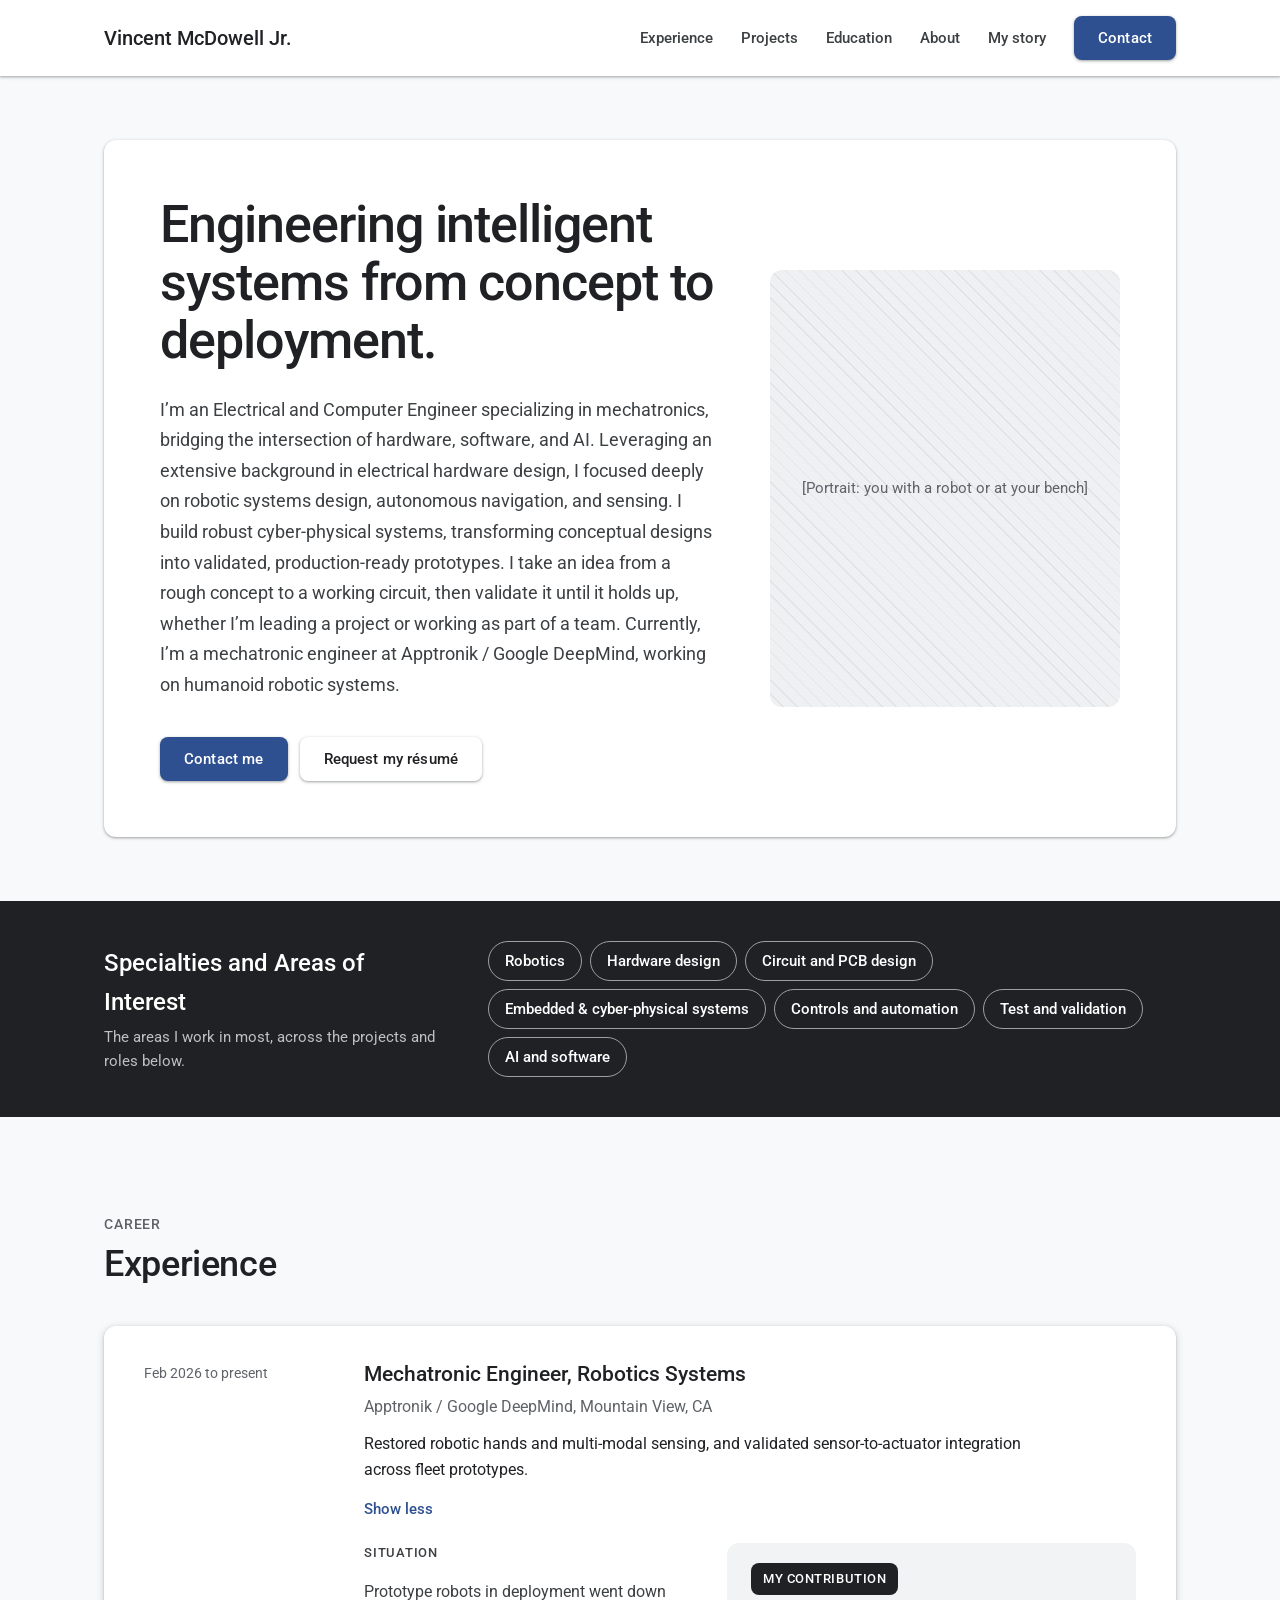
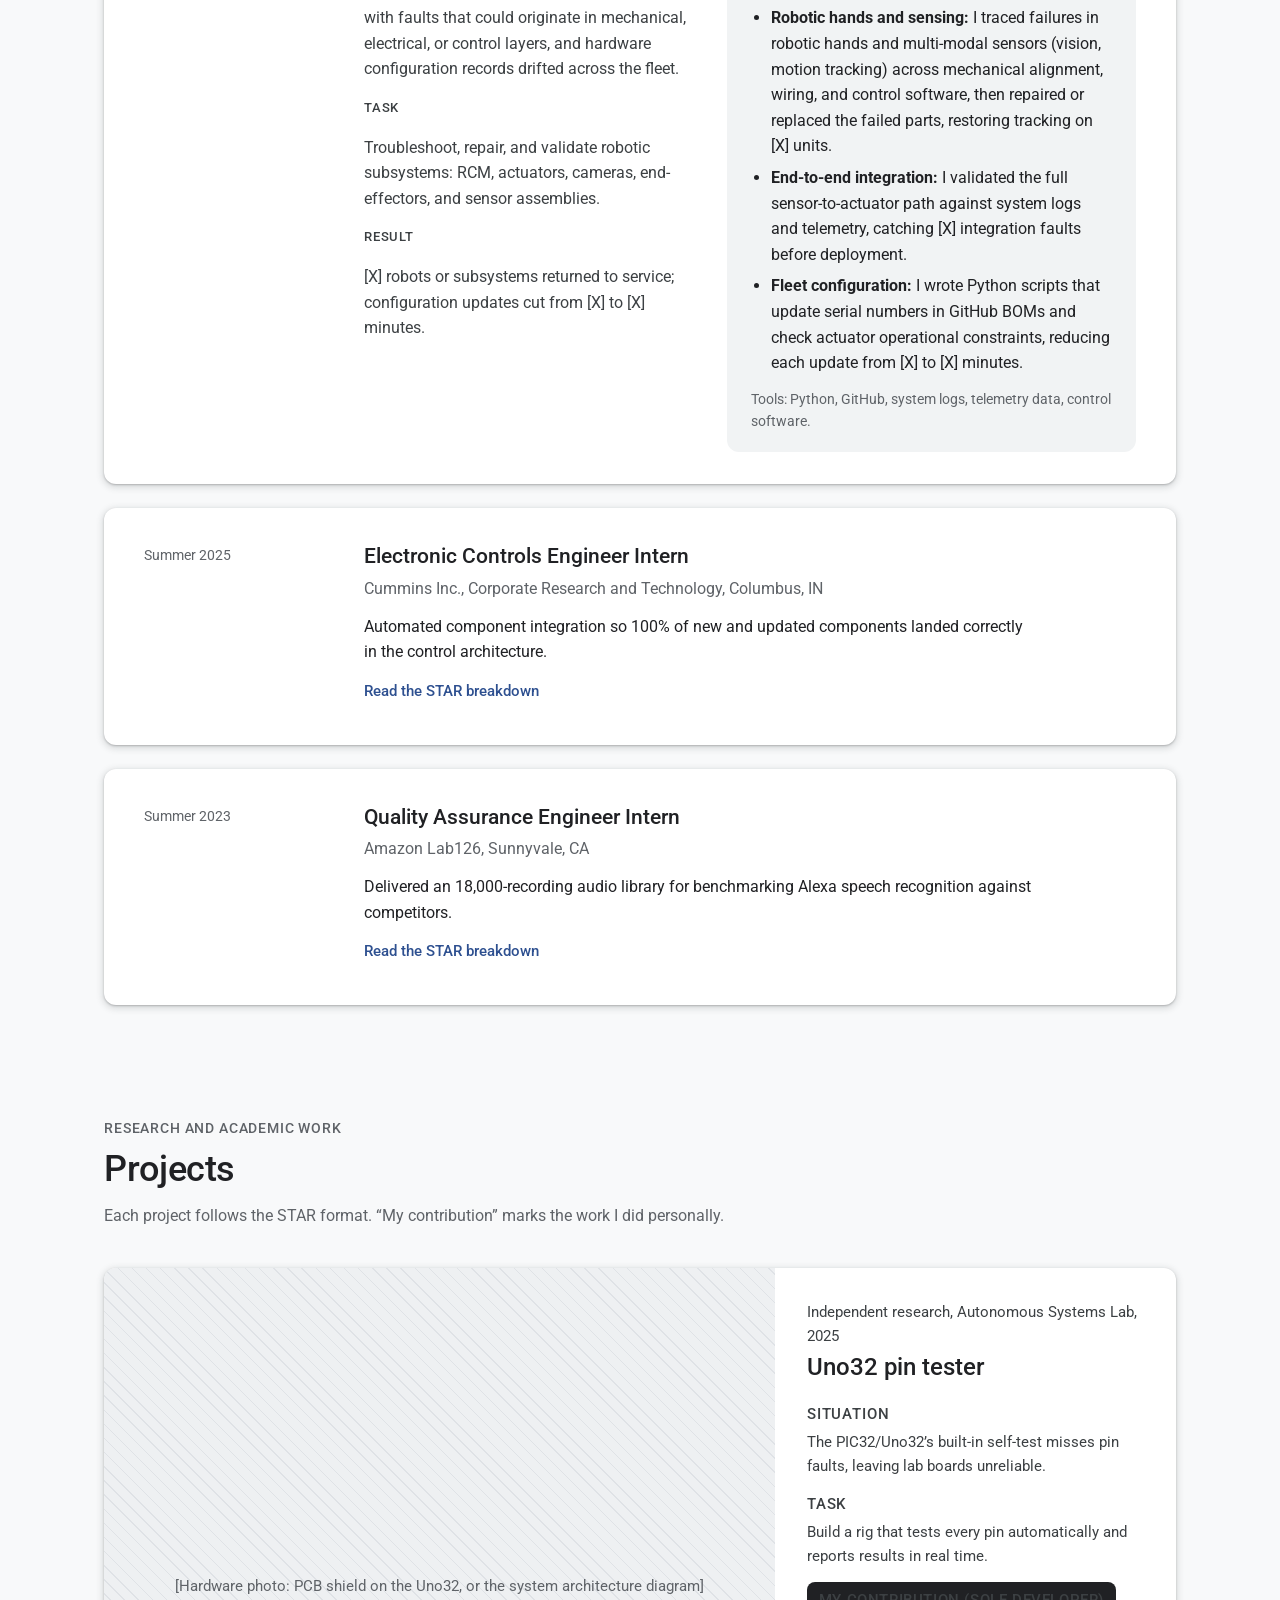
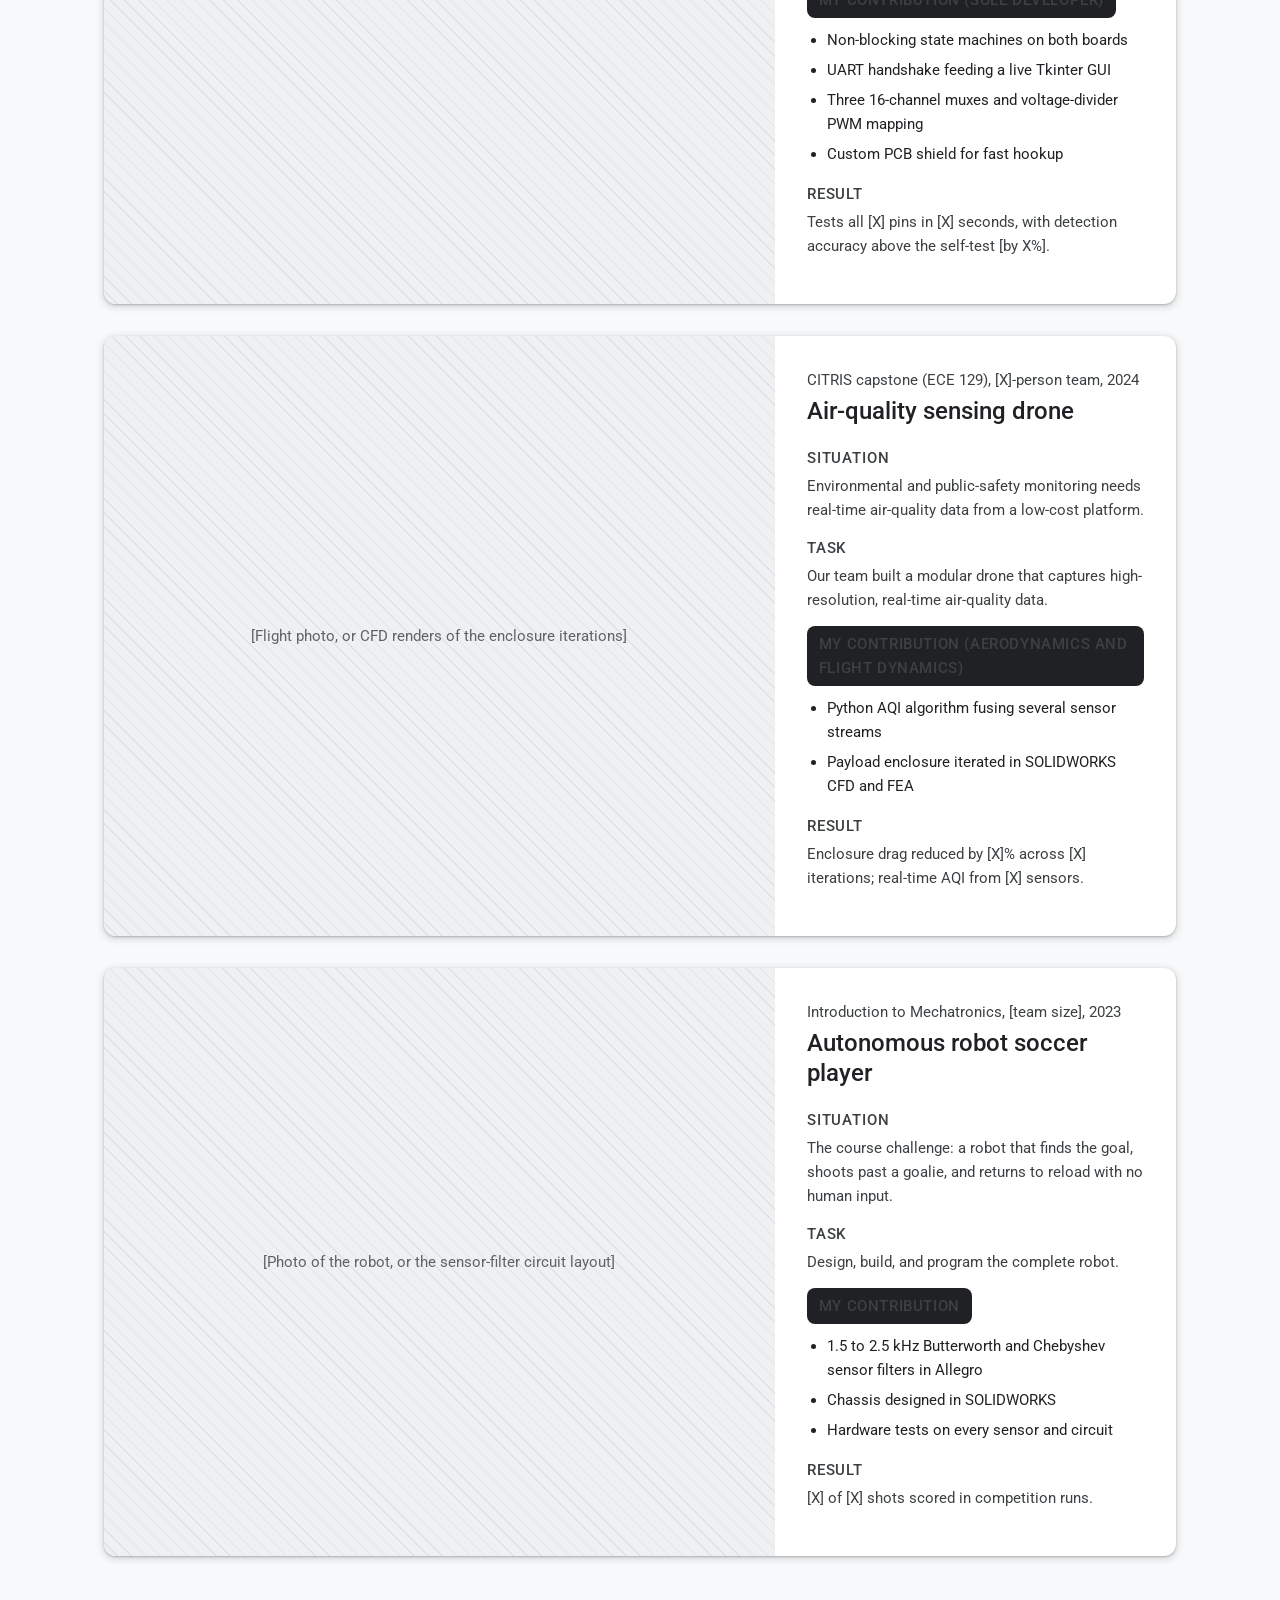
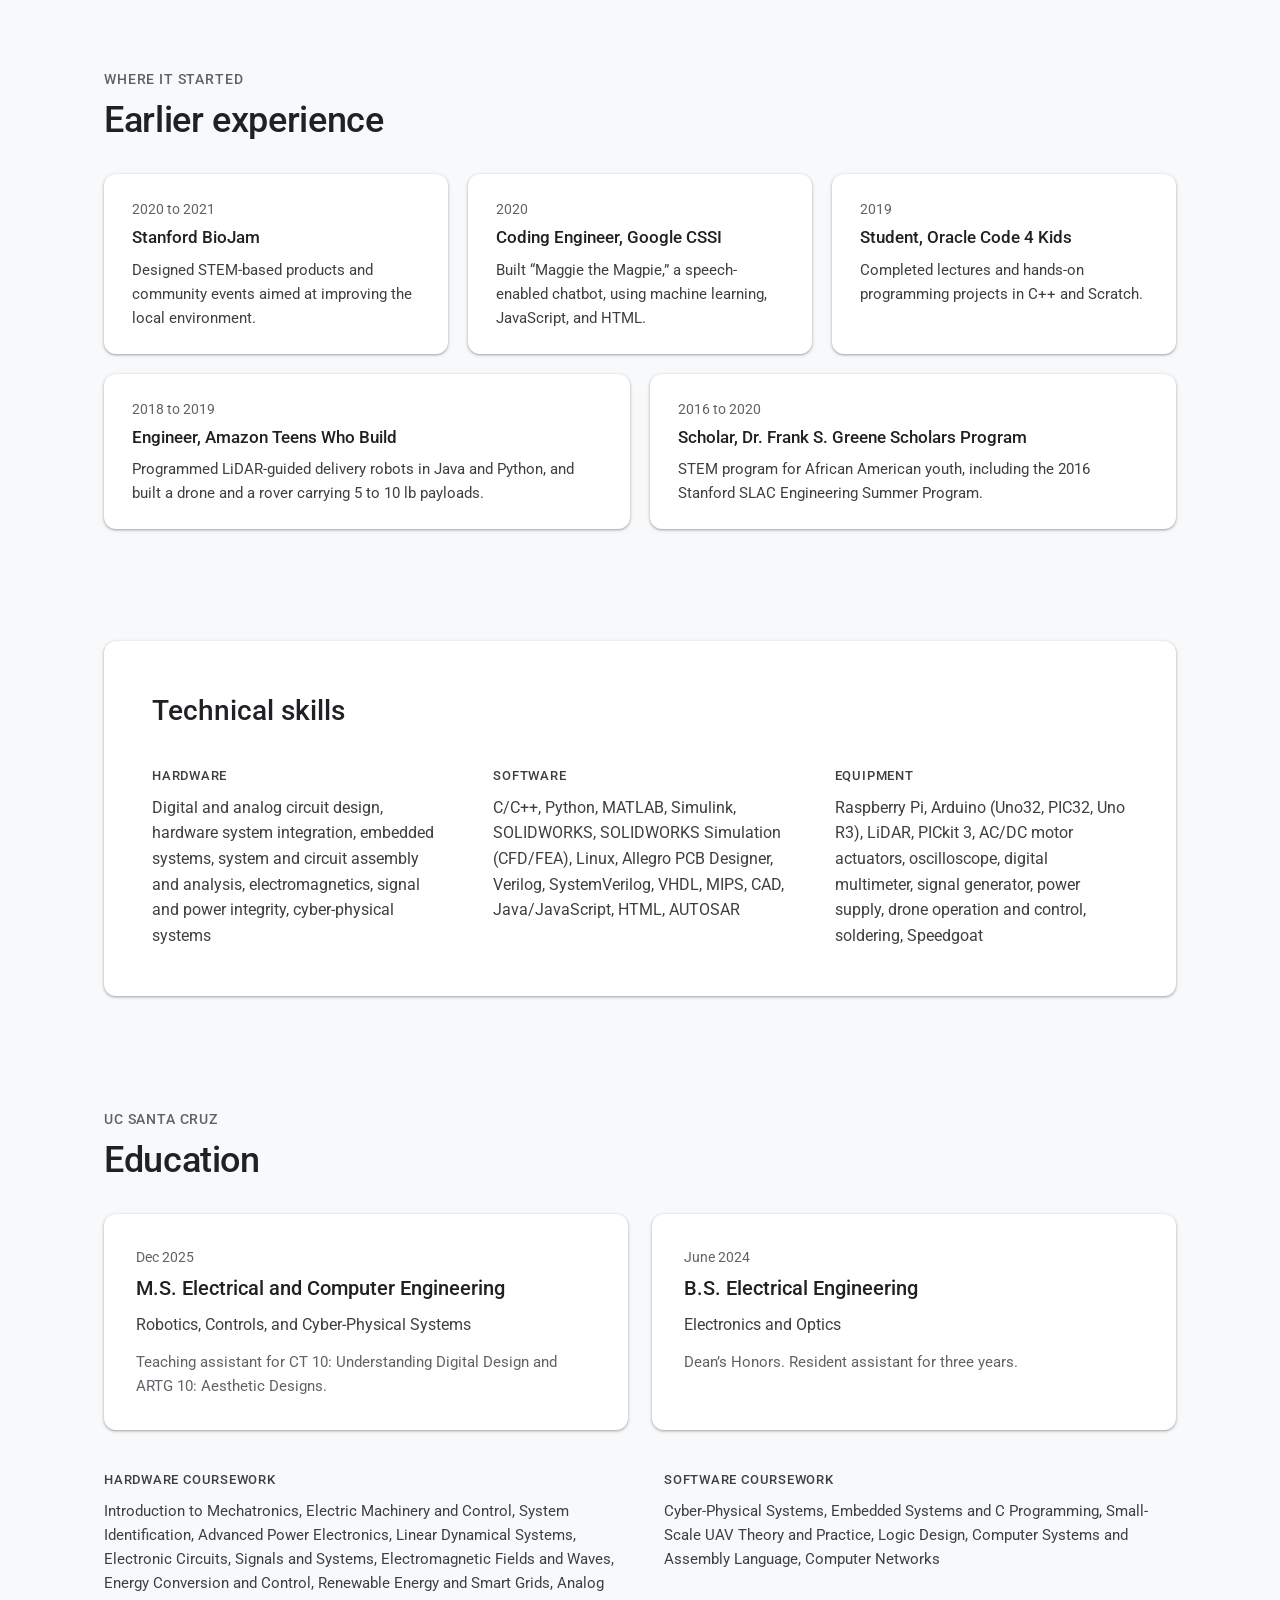
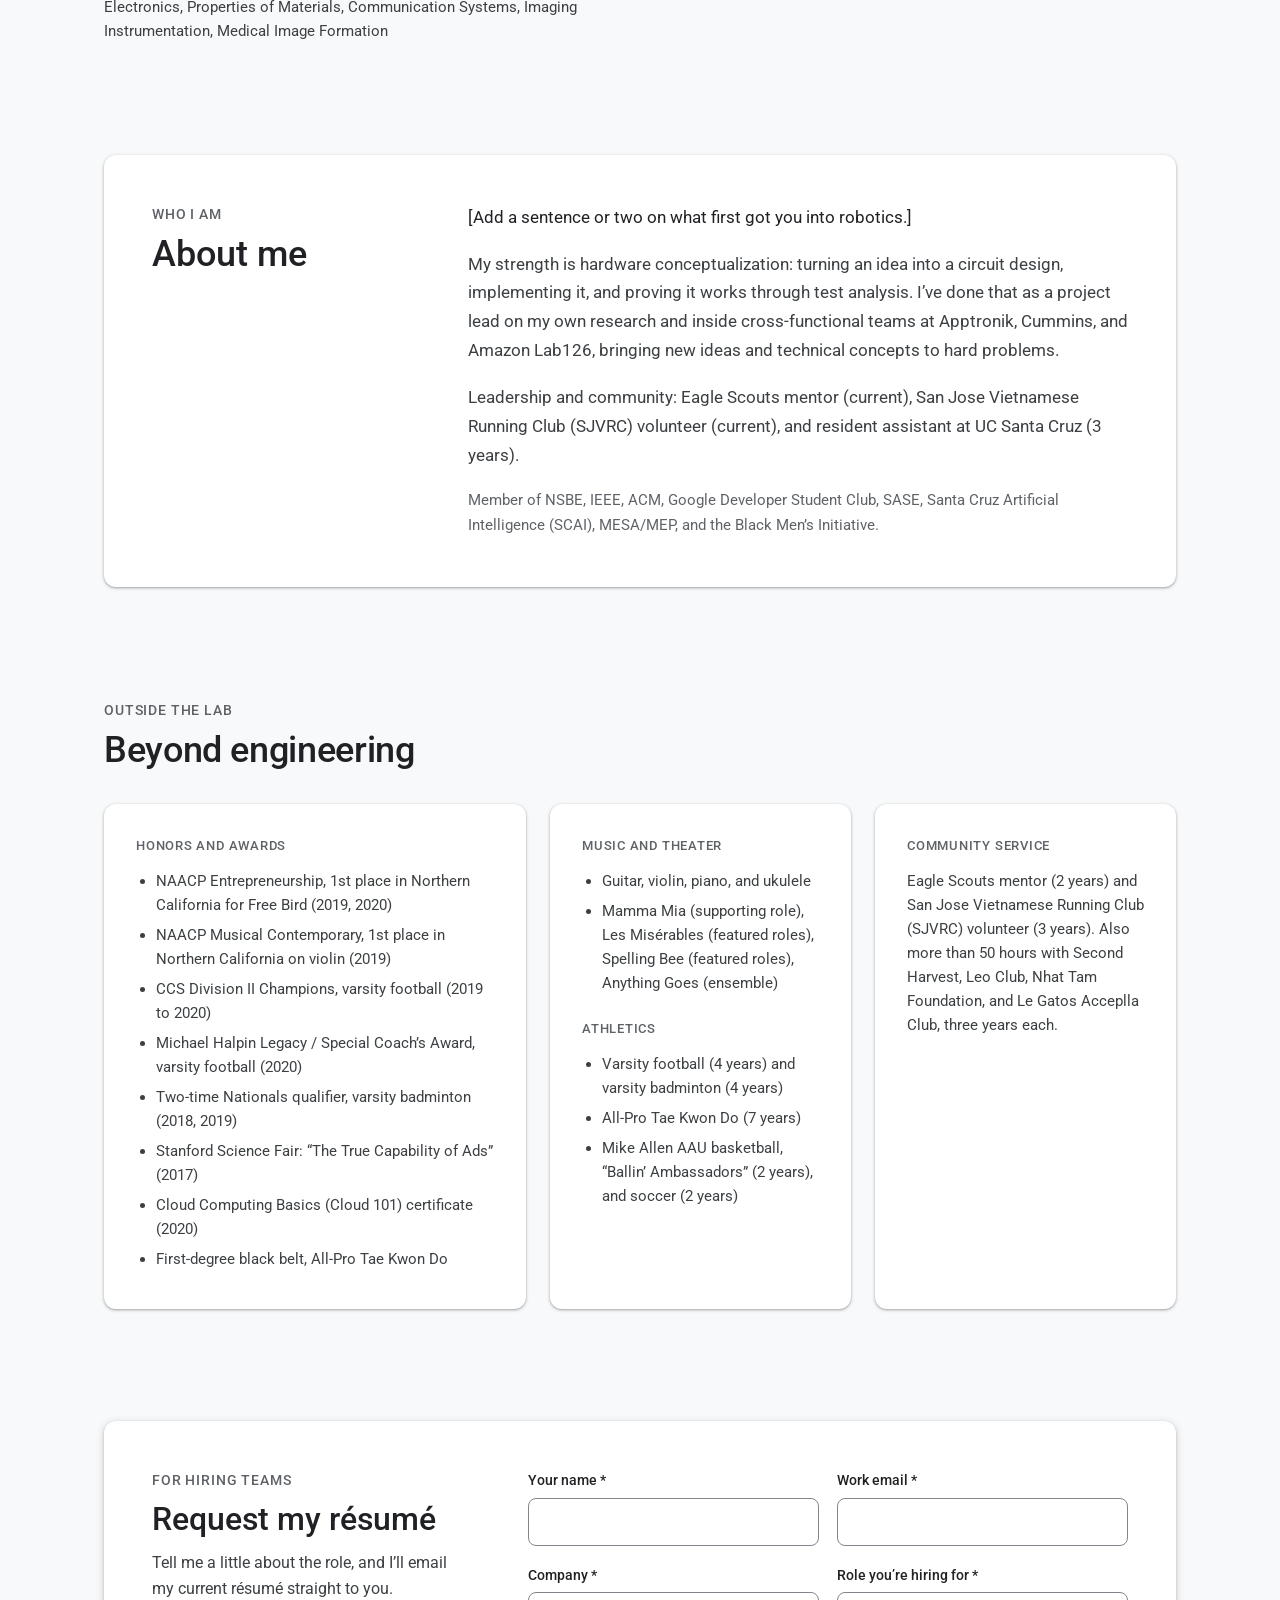
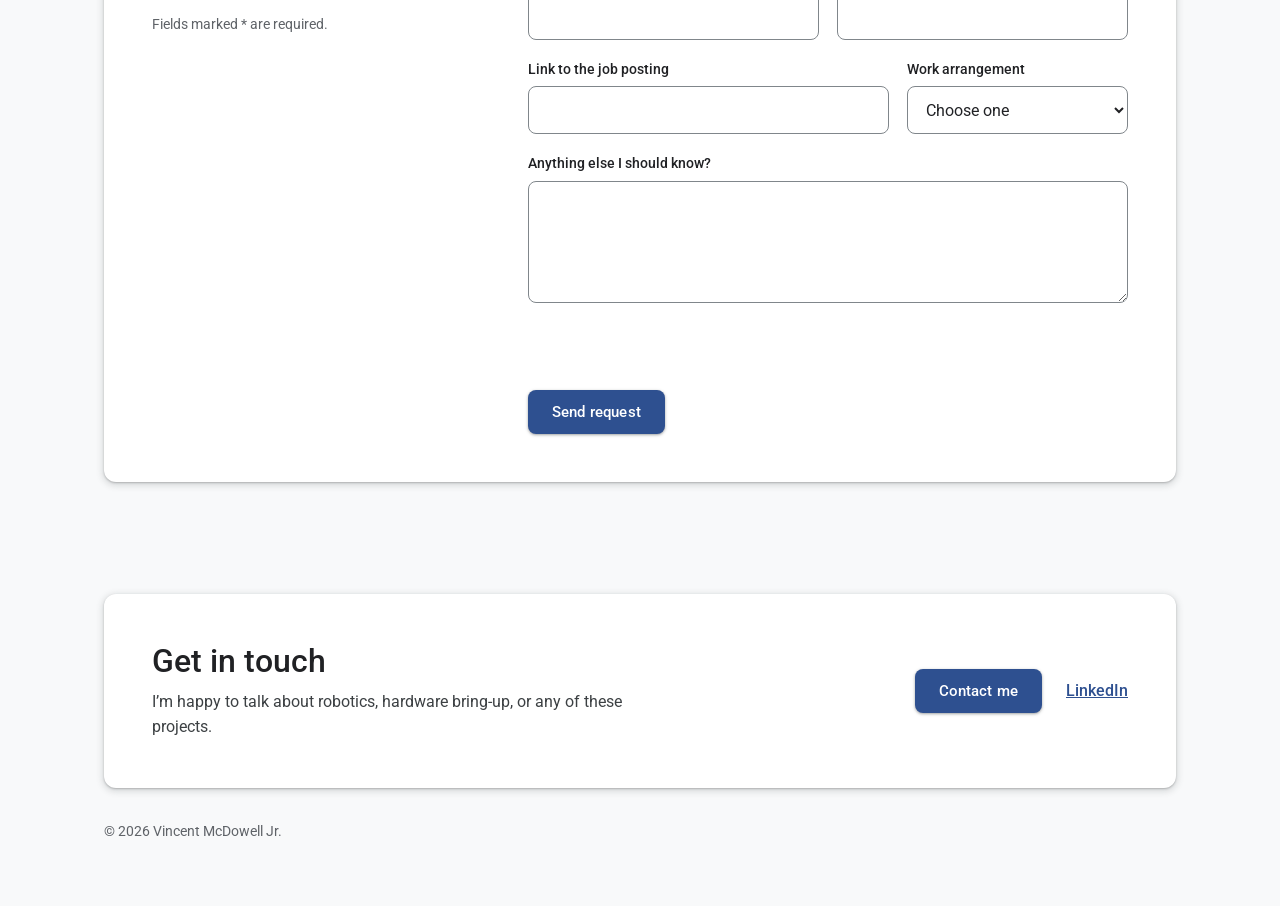
==== index.html @ 01d8b280 "first commit" ====
<!doctype html>
<html lang="en">
<head>
<meta charset="utf-8">
<meta name="viewport" content="width=device-width, initial-scale=1">
<title>Vincent McDowell Jr. | Mechatronic Engineer</title>
<meta name="description" content="Vincent McDowell Jr., Electrical and Computer Engineer specializing in mechatronics, robotics, and cyber-physical systems.">
<link rel="preconnect" href="https://fonts.googleapis.com">
<link rel="preconnect" href="https://fonts.gstatic.com" crossorigin>
<link href="https://fonts.googleapis.com/css2?family=Roboto:wght@400;500;700&display=swap" rel="stylesheet">
<style>
  :root{
    --bg:#F8F9FA; --surface:#FFFFFF; --surface-2:#F1F3F4; --chip:#E8EAED;
    --text:#202124; --text-2:#3C4043; --muted:#5F6368; --line:#80868B;
    --cta:#2E5090; --cta-hover:#203A6B; --error:#B3261E; --dark:#202124;
    --e1:0 1px 2px 0 rgba(60,64,67,.30),0 1px 3px 1px rgba(60,64,67,.15);
    --e2:0 1px 2px 0 rgba(60,64,67,.30),0 2px 6px 2px rgba(60,64,67,.15);
    --e3:0 1px 3px 0 rgba(60,64,67,.30),0 4px 8px 3px rgba(60,64,67,.15);
  }
  *{box-sizing:border-box}
  body{margin:0;font-family:'Roboto',system-ui,-apple-system,'Segoe UI',sans-serif;color:var(--text);background:var(--bg);font-size:16px;line-height:1.6}
  a{color:var(--cta)}a:hover{color:var(--cta-hover)}
  a:focus-visible,button:focus-visible,input:focus-visible,select:focus-visible,textarea:focus-visible{outline:2px solid var(--cta);outline-offset:3px}
  button{font-family:inherit;cursor:pointer}
  img{max-width:100%}
  .wrap{max-width:1200px;margin:0 auto;padding-left:5%;padding-right:5%}
  .e1{background:var(--surface);border-radius:12px;box-shadow:var(--e1)}
  .e2{background:var(--surface);border-radius:12px;box-shadow:var(--e2);transition:box-shadow .2s ease-out}
  .e2:hover{box-shadow:var(--e3)}
  .img{background-color:#EEF0F2;background-image:repeating-linear-gradient(45deg,transparent 0,transparent 9px,#DFE2E6 9px,#DFE2E6 10px);display:flex;align-items:center;justify-content:center;text-align:center;padding:24px;color:var(--muted);font-size:15px;position:relative;overflow:hidden}
  .img img{position:absolute;inset:0;width:100%;height:100%;object-fit:cover}
  .btn{display:inline-flex;align-items:center;justify-content:center;min-height:44px;padding:0 24px;border-radius:8px;font-weight:500;font-size:15px;letter-spacing:.01em;text-decoration:none;border:0;transition:box-shadow .15s,background .15s}
  .btn-cta{background:var(--cta);color:#fff;box-shadow:var(--e1)}
  .btn-cta:hover{background:var(--cta-hover);color:#fff;box-shadow:var(--e3)}
  .btn-neutral{background:var(--surface);color:var(--text);box-shadow:var(--e1)}
  .btn-neutral:hover{color:var(--text);box-shadow:var(--e3)}
  .eyebrow{margin:0 0 8px;font-size:14px;font-weight:500;letter-spacing:.06em;text-transform:uppercase;color:var(--muted)}
  .star-h{margin:0 0 4px;font-size:13px;font-weight:500;letter-spacing:.06em;text-transform:uppercase;color:var(--muted)}
  .mine{display:inline-flex;align-items:center;gap:8px;margin:0 0 10px;padding:6px 12px;border-radius:8px;background:var(--dark);color:#fff;font-size:13px;font-weight:500;letter-spacing:.04em;text-transform:uppercase}
  .hl{margin:0;padding-left:20px}.hl li{margin-bottom:6px}
  h1,h2,h3{margin:0;font-weight:500}
  h2.section{font-size:36px;line-height:1.2;letter-spacing:-.01em;margin-bottom:40px}
  section{padding-bottom:112px}

  /* Header */
  header{background:var(--surface);box-shadow:var(--e1);position:relative;z-index:1}
  header .wrap{padding-top:12px;padding-bottom:12px;display:flex;flex-wrap:wrap;gap:8px 32px;align-items:center;justify-content:space-between}
  header .brand{font-weight:500;font-size:20px;color:var(--text);text-decoration:none;padding:10px 0}
  header nav{display:flex;flex-wrap:wrap;align-items:center;gap:4px 28px;font-size:15px;font-weight:500}
  header nav a:not(.btn){color:var(--text-2);text-decoration:none;padding:10px 0}

  /* Hero */
  .hero{padding-top:64px;padding-bottom:64px}
  .hero .card{padding:56px;display:flex;flex-wrap:wrap;gap:48px 56px;align-items:center}
  .hero .copy{flex:3 1 480px;min-width:0}
  .hero h1{font-size:52px;line-height:1.12;letter-spacing:-.02em;margin-bottom:24px}
  .hero .lead{margin:0 0 36px;font-size:18px;line-height:1.7;color:var(--text-2);max-width:36em}
  .hero .portrait{flex:2 1 300px;min-width:0}
  .hero .portrait .img{aspect-ratio:4/5;border-radius:12px}
  .actions{display:flex;flex-wrap:wrap;gap:12px}

  /* Specialties band */
  .band{background:var(--dark);color:#fff;margin-bottom:96px;padding:0}
  .band .wrap{padding-top:40px;padding-bottom:40px;display:flex;flex-wrap:wrap;gap:20px 40px;align-items:center}
  .band h2{font-size:24px;margin-bottom:4px}
  .band p{margin:0;font-size:15px;color:#BDC1C6}
  .band .intro{flex:1 1 260px;min-width:0}
  .band ul{flex:2 1 520px;min-width:0;list-style:none;margin:0;padding:0;display:flex;flex-wrap:wrap;gap:8px}
  .band li{display:inline-flex;align-items:center;min-height:40px;padding:0 16px;border-radius:20px;border:1.5px solid #9AA0A6;color:#fff;font-size:15px;font-weight:500}

  /* Experience */
  .roles{display:flex;flex-direction:column;gap:24px}
  .role{padding:32px 40px}
  .role .row{display:flex;flex-wrap:wrap;gap:8px 40px}
  .role .dates{flex:0 0 180px;font-size:14px;color:var(--muted);padding-top:4px}
  .role .body{flex:1 1 480px;min-width:0}
  .role h3{font-size:21px;margin-bottom:2px}
  .role .org{margin:0 0 12px;color:var(--muted)}
  .role .headline{margin:0 0 4px;max-width:42em}
  .toggle{min-height:44px;padding:0;border:0;background:transparent;color:var(--cta);font-size:15px;font-weight:500}
  .toggle:hover{color:var(--cta-hover)}
  .star{display:none;margin-top:12px;flex-wrap:wrap;gap:24px 40px;max-width:54em}
  .star.open{display:flex}
  .star .left{flex:1 1 260px;min-width:0}
  .star .left p{margin:0 0 16px;color:var(--text-2)}
  .star .left p:last-child{margin-bottom:0}
  .star .right{flex:1.4 1 320px;min-width:0;padding:20px 24px;border-radius:12px;background:var(--surface-2)}
  .star .tools{margin:12px 0 0;font-size:14px;color:var(--muted)}

  /* Projects */
  .projects{display:flex;flex-direction:column;gap:32px}
  .project{overflow:hidden;display:flex;flex-wrap:wrap}
  .project .img{flex:13 1 520px;min-width:0;min-height:380px}
  .project .text{flex:7 1 320px;min-width:0;padding:32px}
  .project .meta{margin:0 0 4px;font-size:14px;color:var(--muted)}
  .project h3{font-size:24px;line-height:1.25;margin-bottom:20px}
  .project .text p{font-size:15px;color:var(--text-2)}
  .project .text p.body{margin:0 0 14px}
  .project .text ul{font-size:15px;margin-bottom:16px}

  /* Cards grid */
  .grid{display:flex;flex-wrap:wrap;gap:20px}
  .grid .cell{flex:1 1 320px;min-width:0;padding:24px 28px}
  .grid .cell .yr{margin:0 0 4px;font-size:14px;color:var(--muted)}
  .grid .cell .t{margin:0 0 6px;font-weight:500;font-size:17px}
  .grid .cell .d{margin:0;font-size:15px;color:var(--text-2)}
  .cols{display:flex;flex-wrap:wrap;gap:32px 48px}
  .cols > div{flex:1 1 280px;min-width:0}
  .cols p{margin:0;color:var(--text-2)}
  .panel{padding:48px}

  /* About */
  .about{display:flex;flex-wrap:wrap;gap:24px 56px}
  .about .head{flex:0 1 260px;min-width:0}
  .about .text{flex:1 1 480px;min-width:0;max-width:40em;font-size:17px;line-height:1.7}
  .about .text p{margin:0 0 18px;color:var(--text-2)}

  /* Form */
  .request{display:flex;flex-wrap:wrap;gap:32px 56px;align-items:flex-start}
  .request .intro{flex:1 1 280px;min-width:0}
  .request form{flex:2 1 520px;min-width:0;display:flex;flex-direction:column;gap:18px}
  .frow{display:flex;flex-wrap:wrap;gap:18px}
  .field{flex:1 1 220px;min-width:0;display:flex;flex-direction:column;gap:6px}
  .field.wide{flex:2 1 280px}
  .field label{font-size:14px;font-weight:500}
  .field input,.field select,.field textarea{min-height:48px;width:100%;padding:0 14px;font-family:inherit;font-size:16px;color:var(--text);background:var(--surface);border:1px solid var(--line);border-radius:8px}
  .field textarea{padding:12px 14px;line-height:1.5;resize:vertical}
  .field.invalid input{border-color:var(--error)}
  .err{display:none;margin:0;font-size:14px;color:var(--error)}
  .field.invalid .err{display:block}
  .sent{display:none;padding:24px;border-radius:12px;background:var(--surface-2)}
  .sent p.big{margin:0 0 8px;font-size:22px;font-weight:500}

  /* Footer */
  footer .wrap{padding-bottom:64px}
  footer .panel{display:flex;flex-wrap:wrap;gap:24px 48px;align-items:center;justify-content:space-between}
  footer h2{font-size:32px;line-height:1.2;margin-bottom:8px}
  footer .links{display:flex;flex-wrap:wrap;gap:8px 24px;align-items:center;font-weight:500}
  .copyright{margin:32px 0 0;font-size:14px;color:var(--muted)}

  @media (max-width:640px){
    .hero .card,.panel,.role{padding:28px}
    .hero h1{font-size:38px}
    h2.section{font-size:30px}
    section{padding-bottom:80px}
  }
  @media (prefers-reduced-motion:reduce){*{transition:none!important}}
</style>
</head>
<body>

<header>
  <div class="wrap">
    <a class="brand" href="#top">Vincent McDowell Jr.</a>
    <nav aria-label="Main">
      <a href="#experience">Experience</a>
      <a href="#work">Projects</a>
      <a href="#education">Education</a>
      <a href="#about">About</a>
      <a href="story.html">My story</a>
      <a href="#contact" class="btn btn-cta">Contact</a>
    </nav>
  </div>
</header>

<main id="top">

  <section class="wrap hero">
    <div class="e1 card">
      <div class="copy">
        <h1>Engineering intelligent systems from concept to deployment.</h1>
        <p class="lead">I’m an Electrical and Computer Engineer specializing in mechatronics, bridging the intersection of hardware, software, and AI. Leveraging an extensive background in electrical hardware design, I focused deeply on robotic systems design, autonomous navigation, and sensing. I build robust cyber-physical systems, transforming conceptual designs into validated, production-ready prototypes. I take an idea from a rough concept to a working circuit, then validate it until it holds up, whether I’m leading a project or working as part of a team. Currently, I’m a mechatronic engineer at Apptronik / Google DeepMind, working on humanoid robotic systems.</p>
        <div class="actions">
          <a href="#contact" class="btn btn-cta">Contact me</a>
          <a href="#request" class="btn btn-neutral">Request my résumé</a>
        </div>
      </div>
      <div class="portrait">
        <!-- To add your photo: put the file in the images folder and replace the text below with
             <img src="images/portrait.jpg" alt="Vincent McDowell Jr. with a robot"> -->
        <div class="img">[Portrait: you with a robot or at your bench]</div>
      </div>
    </div>
  </section>

  <section class="band" id="specialties" aria-labelledby="spec-h">
    <div class="wrap">
      <div class="intro">
        <h2 id="spec-h">Specialties and Areas of Interest</h2>
        <p>The areas I work in most, across the projects and roles below.</p>
      </div>
      <ul>
        <li>Robotics</li>
        <li>Hardware design</li>
        <li>Circuit and PCB design</li>
        <li>Embedded &amp; cyber-physical systems</li>
        <li>Controls and automation</li>
        <li>Test and validation</li>
        <li>AI and software</li>
      </ul>
    </div>
  </section>

  <section class="wrap" id="experience" aria-labelledby="exp-h">
    <p class="eyebrow">Career</p>
    <h2 class="section" id="exp-h">Experience</h2>
    <div class="roles">

      <article class="e2 role">
        <div class="row">
          <div class="dates">Feb 2026 to present</div>
          <div class="body">
            <h3>Mechatronic Engineer, Robotics Systems</h3>
            <p class="org">Apptronik / Google DeepMind, Mountain View, CA</p>
            <p class="headline">Restored robotic hands and multi-modal sensing, and validated sensor-to-actuator integration across fleet prototypes.</p>
            <button class="toggle" type="button" aria-expanded="true" aria-controls="star-1">Show less</button>
            <div class="star open" id="star-1">
              <div class="left">
                <p class="star-h">Situation</p>
                <p>Prototype robots in deployment went down with faults that could originate in mechanical, electrical, or control layers, and hardware configuration records drifted across the fleet.</p>
                <p class="star-h">Task</p>
                <p>Troubleshoot, repair, and validate robotic subsystems: RCM, actuators, cameras, end-effectors, and sensor assemblies.</p>
                <p class="star-h">Result</p>
                <p>[X] robots or subsystems returned to service; configuration updates cut from [X] to [X] minutes.</p>
              </div>
              <div class="right">
                <p class="mine">My contribution</p>
                <ul class="hl">
                  <li><strong>Robotic hands and sensing:</strong> I traced failures in robotic hands and multi-modal sensors (vision, motion tracking) across mechanical alignment, wiring, and control software, then repaired or replaced the failed parts, restoring tracking on [X] units.</li>
                  <li><strong>End-to-end integration:</strong> I validated the full sensor-to-actuator path against system logs and telemetry, catching [X] integration faults before deployment.</li>
                  <li><strong>Fleet configuration:</strong> I wrote Python scripts that update serial numbers in GitHub BOMs and check actuator operational constraints, reducing each update from [X] to [X] minutes.</li>
                </ul>
                <p class="tools">Tools: Python, GitHub, system logs, telemetry data, control software.</p>
              </div>
            </div>
          </div>
        </div>
      </article>

      <article class="e2 role">
        <div class="row">
          <div class="dates">Summer 2025</div>
          <div class="body">
            <h3>Electronic Controls Engineer Intern</h3>
            <p class="org">Cummins Inc., Corporate Research and Technology, Columbus, IN</p>
            <p class="headline">Automated component integration so 100% of new and updated components landed correctly in the control architecture.</p>
            <button class="toggle" type="button" aria-expanded="false" aria-controls="star-2">Read the STAR breakdown</button>
            <div class="star" id="star-2">
              <div class="left">
                <p class="star-h">Situation</p>
                <p>The AESW team inserted and updated software components in automotive control architecture models by hand, which slowed rapid prototyping and risked connection errors.</p>
                <p class="star-h">Task</p>
                <p>Extend and validate the automation that integrates components into the architecture models.</p>
                <p class="star-h">Result</p>
                <p>100% of new and updated components integrated correctly; [X] hours saved per integration cycle.</p>
              </div>
              <div class="right">
                <p class="mine">My contribution</p>
                <ul class="hl">
                  <li><strong>Integration automation:</strong> I extended the Component Integration Automation script in Python, MATLAB Simulink, and AUTOSAR/CSAR until it integrated 100% of new and updated components.</li>
                  <li><strong>Model validation:</strong> I wrote Python parsers for ARXML/ECU files that validate port and connector usage, flagging [X] mismatches before execution.</li>
                  <li><strong>Prototyping workflow:</strong> I evaluated new MATLAB features for Speedgoat and Simulink and recommended [X] workflow changes.</li>
                </ul>
                <p class="tools">Tools: Python, MATLAB Simulink, AUTOSAR/CSAR, ARXML, Speedgoat.</p>
              </div>
            </div>
          </div>
        </div>
      </article>

      <article class="e2 role">
        <div class="row">
          <div class="dates">Summer 2023</div>
          <div class="body">
            <h3>Quality Assurance Engineer Intern</h3>
            <p class="org">Amazon Lab126, Sunnyvale, CA</p>
            <p class="headline">Delivered an 18,000-recording audio library for benchmarking Alexa speech recognition against competitors.</p>
            <button class="toggle" type="button" aria-expanded="false" aria-controls="star-3">Read the STAR breakdown</button>
            <div class="star" id="star-3">
              <div class="left">
                <p class="star-h">Situation</p>
                <p>The CABS ASR team needed a consistent, unbiased way to benchmark Alexa speech recognition against competitor devices.</p>
                <p class="star-h">Task</p>
                <p>Build the test audio library, the test automation, and a new hardware test setup.</p>
                <p class="star-h">Result</p>
                <p>18,000-recording test library delivered; [X] devices benchmarked side by side.</p>
              </div>
              <div class="right">
                <p class="mine">My contribution</p>
                <ul class="hl">
                  <li><strong>Test library:</strong> I built an unbiased library of 18,000 test recordings, giving the team one common dataset for Alexa and competitor devices.</li>
                  <li><strong>Test automation:</strong> I wrote Python tests on Linux driving Raspberry Pis and external microphones, cutting each test cycle by [X]%.</li>
                  <li><strong>Cross-framework testing:</strong> I designed a setup that brought competitor devices into the Alexa test environment for side-by-side evaluation.</li>
                </ul>
                <p class="tools">Tools: Python, Linux, Raspberry Pi, external microphones, Amazon internal test software.</p>
              </div>
            </div>
          </div>
        </div>
      </article>

    </div>
  </section>

  <section class="wrap" id="work" aria-labelledby="work-h">
    <p class="eyebrow">Research and academic work</p>
    <h2 class="section" id="work-h" style="margin-bottom:12px">Projects</h2>
    <p style="margin:0 0 40px;color:var(--muted);max-width:40em">Each project follows the STAR format. “My contribution” marks the work I did personally.</p>

    <div class="projects">
      <article class="e2 project">
        <!-- Add a photo: <img src="images/uno32-shield.jpg" alt="Custom PCB shield mounted on the Uno32"> -->
        <div class="img">[Hardware photo: PCB shield on the Uno32, or the system architecture diagram]</div>
        <div class="text">
          <p class="meta">Independent research, Autonomous Systems Lab, 2025</p>
          <h3>Uno32 pin tester</h3>
          <p class="star-h">Situation</p>
          <p class="body">The PIC32/Uno32’s built-in self-test misses pin faults, leaving lab boards unreliable.</p>
          <p class="star-h">Task</p>
          <p class="body">Build a rig that tests every pin automatically and reports results in real time.</p>
          <p class="mine">My contribution (sole developer)</p>
          <ul class="hl">
            <li>Non-blocking state machines on both boards</li>
            <li>UART handshake feeding a live Tkinter GUI</li>
            <li>Three 16-channel muxes and voltage-divider PWM mapping</li>
            <li>Custom PCB shield for fast hookup</li>
          </ul>
          <p class="star-h">Result</p>
          <p class="body">Tests all [X] pins in [X] seconds, with detection accuracy above the self-test [by X%].</p>
        </div>
      </article>

      <article class="e2 project">
        <!-- Add a photo: <img src="images/drone.jpg" alt="Air-quality sensing drone in flight"> -->
        <div class="img">[Flight photo, or CFD renders of the enclosure iterations]</div>
        <div class="text">
          <p class="meta">CITRIS capstone (ECE 129), [X]-person team, 2024</p>
          <h3>Air-quality sensing drone</h3>
          <p class="star-h">Situation</p>
          <p class="body">Environmental and public-safety monitoring needs real-time air-quality data from a low-cost platform.</p>
          <p class="star-h">Task</p>
          <p class="body">Our team built a modular drone that captures high-resolution, real-time air-quality data.</p>
          <p class="mine">My contribution (aerodynamics and flight dynamics)</p>
          <ul class="hl">
            <li>Python AQI algorithm fusing several sensor streams</li>
            <li>Payload enclosure iterated in SOLIDWORKS CFD and FEA</li>
          </ul>
          <p class="star-h">Result</p>
          <p class="body">Enclosure drag reduced by [X]% across [X] iterations; real-time AQI from [X] sensors.</p>
        </div>
      </article>

      <article class="e2 project">
        <!-- Add a photo: <img src="images/soccer-robot.jpg" alt="Autonomous robot soccer player"> -->
        <div class="img">[Photo of the robot, or the sensor-filter circuit layout]</div>
        <div class="text">
          <p class="meta">Introduction to Mechatronics, [team size], 2023</p>
          <h3>Autonomous robot soccer player</h3>
          <p class="star-h">Situation</p>
          <p class="body">The course challenge: a robot that finds the goal, shoots past a goalie, and returns to reload with no human input.</p>
          <p class="star-h">Task</p>
          <p class="body">Design, build, and program the complete robot.</p>
          <p class="mine">My contribution</p>
          <ul class="hl">
            <li>1.5 to 2.5 kHz Butterworth and Chebyshev sensor filters in Allegro</li>
            <li>Chassis designed in SOLIDWORKS</li>
            <li>Hardware tests on every sensor and circuit</li>
          </ul>
          <p class="star-h">Result</p>
          <p class="body">[X] of [X] shots scored in competition runs.</p>
        </div>
      </article>
    </div>
  </section>

  <section class="wrap" aria-labelledby="early-h">
    <p class="eyebrow">Where it started</p>
    <h2 class="section" id="early-h" style="margin-bottom:32px">Earlier experience</h2>
    <div class="grid">
      <div class="e1 cell"><p class="yr">2020 to 2021</p><p class="t">Stanford BioJam</p><p class="d">Designed STEM-based products and community events aimed at improving the local environment.</p></div>
      <div class="e1 cell"><p class="yr">2020</p><p class="t">Coding Engineer, Google CSSI</p><p class="d">Built “Maggie the Magpie,” a speech-enabled chatbot, using machine learning, JavaScript, and HTML.</p></div>
      <div class="e1 cell"><p class="yr">2019</p><p class="t">Student, Oracle Code 4 Kids</p><p class="d">Completed lectures and hands-on programming projects in C++ and Scratch.</p></div>
      <div class="e1 cell"><p class="yr">2018 to 2019</p><p class="t">Engineer, Amazon Teens Who Build</p><p class="d">Programmed LiDAR-guided delivery robots in Java and Python, and built a drone and a rover carrying 5 to 10 lb payloads.</p></div>
      <div class="e1 cell"><p class="yr">2016 to 2020</p><p class="t">Scholar, Dr. Frank S. Greene Scholars Program</p><p class="d">STEM program for African American youth, including the 2016 Stanford SLAC Engineering Summer Program.</p></div>
    </div>
  </section>

  <section class="wrap" aria-labelledby="skills-h">
    <div class="e1 panel">
      <h2 id="skills-h" style="font-size:28px;margin-bottom:32px">Technical skills</h2>
      <div class="cols">
        <div><p class="star-h" style="margin-bottom:8px">Hardware</p><p>Digital and analog circuit design, hardware system integration, embedded systems, system and circuit assembly and analysis, electromagnetics, signal and power integrity, cyber-physical systems</p></div>
        <div><p class="star-h" style="margin-bottom:8px">Software</p><p>C/C++, Python, MATLAB, Simulink, SOLIDWORKS, SOLIDWORKS Simulation (CFD/FEA), Linux, Allegro PCB Designer, Verilog, SystemVerilog, VHDL, MIPS, CAD, Java/JavaScript, HTML, AUTOSAR</p></div>
        <div><p class="star-h" style="margin-bottom:8px">Equipment</p><p>Raspberry Pi, Arduino (Uno32, PIC32, Uno R3), LiDAR, PICkit 3, AC/DC motor actuators, oscilloscope, digital multimeter, signal generator, power supply, drone operation and control, soldering, Speedgoat</p></div>
      </div>
    </div>
  </section>

  <section class="wrap" id="education" aria-labelledby="edu-h">
    <p class="eyebrow">UC Santa Cruz</p>
    <h2 class="section" id="edu-h" style="margin-bottom:32px">Education</h2>
    <div class="grid" style="gap:24px">
      <div class="e1 cell" style="flex-basis:420px;padding:32px">
        <p class="yr">Dec 2025</p>
        <h3 style="font-size:20px;margin-bottom:8px">M.S. Electrical and Computer Engineering</h3>
        <p style="margin:0 0 12px;color:var(--text-2)">Robotics, Controls, and Cyber-Physical Systems</p>
        <p class="d" style="color:var(--muted)">Teaching assistant for CT 10: Understanding Digital Design and ARTG 10: Aesthetic Designs.</p>
      </div>
      <div class="e1 cell" style="flex-basis:420px;padding:32px">
        <p class="yr">June 2024</p>
        <h3 style="font-size:20px;margin-bottom:8px">B.S. Electrical Engineering</h3>
        <p style="margin:0 0 12px;color:var(--text-2)">Electronics and Optics</p>
        <p class="d" style="color:var(--muted)">Dean’s Honors. Resident assistant for three years.</p>
      </div>
    </div>
    <div class="cols" style="margin-top:40px">
      <div style="flex-basis:420px"><p class="star-h" style="margin-bottom:8px">Hardware coursework</p><p style="font-size:15px">Introduction to Mechatronics, Electric Machinery and Control, System Identification, Advanced Power Electronics, Linear Dynamical Systems, Electronic Circuits, Signals and Systems, Electromagnetic Fields and Waves, Energy Conversion and Control, Renewable Energy and Smart Grids, Analog Electronics, Properties of Materials, Communication Systems, Imaging Instrumentation, Medical Image Formation</p></div>
      <div style="flex-basis:420px"><p class="star-h" style="margin-bottom:8px">Software coursework</p><p style="font-size:15px">Cyber-Physical Systems, Embedded Systems and C Programming, Small-Scale UAV Theory and Practice, Logic Design, Computer Systems and Assembly Language, Computer Networks</p></div>
    </div>
  </section>

  <section class="wrap" id="about" aria-labelledby="about-h">
    <div class="e1 panel about">
      <div class="head">
        <p class="eyebrow">Who I am</p>
        <h2 id="about-h" style="font-size:36px;line-height:1.2">About me</h2>
      </div>
      <div class="text">
        <p style="color:var(--text)">[Add a sentence or two on what first got you into robotics.]</p>
        <p>My strength is hardware conceptualization: turning an idea into a circuit design, implementing it, and proving it works through test analysis. I’ve done that as a project lead on my own research and inside cross-functional teams at Apptronik, Cummins, and Amazon Lab126, bringing new ideas and technical concepts to hard problems.</p>
        <p>Leadership and community: Eagle Scouts mentor (current), San Jose Vietnamese Running Club (SJVRC) volunteer (current), and resident assistant at UC Santa Cruz (3 years).</p>
        <p style="margin:0;font-size:15px;color:var(--muted)">Member of NSBE, IEEE, ACM, Google Developer Student Club, SASE, Santa Cruz Artificial Intelligence (SCAI), MESA/MEP, and the Black Men’s Initiative.</p>
      </div>
    </div>
  </section>

  <section class="wrap" aria-labelledby="beyond-h">
    <p class="eyebrow">Outside the lab</p>
    <h2 class="section" id="beyond-h" style="margin-bottom:32px">Beyond engineering</h2>
    <div class="grid" style="gap:24px">
      <div class="e1 cell" style="flex:2 1 420px;padding:32px">
        <p class="star-h" style="margin-bottom:12px">Honors and awards</p>
        <ul class="hl" style="font-size:15px;color:var(--text-2)">
          <li>NAACP Entrepreneurship, 1st place in Northern California for Free Bird (2019, 2020)</li>
          <li>NAACP Musical Contemporary, 1st place in Northern California on violin (2019)</li>
          <li>CCS Division II Champions, varsity football (2019 to 2020)</li>
          <li>Michael Halpin Legacy / Special Coach’s Award, varsity football (2020)</li>
          <li>Two-time Nationals qualifier, varsity badminton (2018, 2019)</li>
          <li>Stanford Science Fair: “The True Capability of Ads” (2017)</li>
          <li>Cloud Computing Basics (Cloud 101) certificate (2020)</li>
          <li>First-degree black belt, All-Pro Tae Kwon Do</li>
        </ul>
      </div>
      <div class="e1 cell" style="flex:1 1 300px;padding:32px">
        <p class="star-h" style="margin-bottom:12px">Music and theater</p>
        <ul class="hl" style="font-size:15px;color:var(--text-2);margin-bottom:24px">
          <li>Guitar, violin, piano, and ukulele</li>
          <li>Mamma Mia (supporting role), Les Misérables (featured roles), Spelling Bee (featured roles), Anything Goes (ensemble)</li>
        </ul>
        <p class="star-h" style="margin-bottom:12px">Athletics</p>
        <ul class="hl" style="font-size:15px;color:var(--text-2)">
          <li>Varsity football (4 years) and varsity badminton (4 years)</li>
          <li>All-Pro Tae Kwon Do (7 years)</li>
          <li>Mike Allen AAU basketball, “Ballin’ Ambassadors” (2 years), and soccer (2 years)</li>
        </ul>
      </div>
      <div class="e1 cell" style="flex:1 1 300px;padding:32px">
        <p class="star-h" style="margin-bottom:12px">Community service</p>
        <p class="d">Eagle Scouts mentor (2 years) and San Jose Vietnamese Running Club (SJVRC) volunteer (3 years). Also more than 50 hours with Second Harvest, Leo Club, Nhat Tam Foundation, and Le Gatos Acceplla Club, three years each.</p>
      </div>
    </div>
  </section>

  <section class="wrap" id="request" aria-labelledby="request-h">
    <div class="e2 panel request">
      <div class="intro">
        <p class="eyebrow">For hiring teams</p>
        <h2 id="request-h" style="font-size:32px;line-height:1.2;margin-bottom:12px">Request my résumé</h2>
        <p style="margin:0 0 12px;color:var(--text-2)">Tell me a little about the role, and I’ll email my current résumé straight to you.</p>
        <p style="margin:0;font-size:14px;color:var(--muted)">Fields marked * are required.</p>
      </div>
      <!-- FORM SETUP: create a free form at https://formspree.io, the form id is already in place. -->
      <form id="resume-form" action="https://formspree.io/f/meaanvoy" method="POST" novalidate>
        <div class="frow">
          <div class="field"><label for="f-name">Your name *</label><input id="f-name" name="name" type="text" autocomplete="name" required><p class="err">Enter your name.</p></div>
          <div class="field"><label for="f-email">Work email *</label><input id="f-email" name="email" type="email" autocomplete="email" required><p class="err">Enter an email address like name@company.com.</p></div>
        </div>
        <div class="frow">
          <div class="field"><label for="f-company">Company *</label><input id="f-company" name="company" type="text" autocomplete="organization" required><p class="err">Enter your company.</p></div>
          <div class="field"><label for="f-role">Role you’re hiring for *</label><input id="f-role" name="role" type="text" required><p class="err">Enter the role you’re hiring for.</p></div>
        </div>
        <div class="frow">
          <div class="field wide"><label for="f-link">Link to the job posting</label><input id="f-link" name="job_link" type="url"></div>
          <div class="field" style="flex-basis:180px"><label for="f-mode">Work arrangement</label>
            <select id="f-mode" name="work_arrangement">
              <option value="">Choose one</option><option>On-site</option><option>Hybrid</option><option>Remote</option><option>Not sure yet</option>
            </select></div>
        </div>
        <div class="field"><label for="f-note">Anything else I should know?</label><textarea id="f-note" name="message" rows="4"></textarea></div>
        <input type="hidden" name="_subject" value="Résumé request from your portfolio">
        <div><button type="submit" class="btn btn-cta">Send request</button></div>
        <p class="err" id="form-fail" style="display:none">Something went wrong sending the request. Please email me directly at <a href="mailto:vincentmcdowelljr@gmail.com">vincentmcdowelljr@gmail.com</a>.</p>
      </form>
      <div class="sent" id="form-sent" role="status" style="flex:2 1 520px;min-width:0">
        <p class="big">Request sent</p>
        <p style="margin:0 0 20px;color:var(--text-2);max-width:34em" id="sent-text">Thanks. I’ll email my résumé to you shortly.</p>
        <button type="button" class="btn btn-neutral" id="send-another">Send another request</button>
      </div>
    </div>
  </section>

</main>

<footer id="contact">
  <div class="wrap">
    <div class="e2 panel">
      <div>
        <h2>Get in touch</h2>
        <p style="margin:0;color:var(--text-2);max-width:30em">I’m happy to talk about robotics, hardware bring-up, or any of these projects.</p>
      </div>
      <div class="links">
        <a href="mailto:vincentmcdowelljr@gmail.com" class="btn btn-cta">Contact me</a>
        <a href="https://linkedin.com/in/vincentmcdowelljr/">LinkedIn</a>
        <!-- Add your GitHub: <a href="https://github.com/YOUR_USERNAME">GitHub</a> -->
      </div>
    </div>
    <p class="copyright">© 2026 Vincent McDowell Jr.</p>
  </div>
</footer>

<script>
  // Expand and collapse the STAR breakdown on each role.
  document.querySelectorAll('.toggle').forEach(function (btn) {
    btn.addEventListener('click', function () {
      var panel = document.getElementById(btn.getAttribute('aria-controls'));
      var open = panel.classList.toggle('open');
      btn.setAttribute('aria-expanded', open ? 'true' : 'false');
      btn.textContent = open ? 'Show less' : 'Read the STAR breakdown';
    });
  });

  // Résumé request form: validate, then send to the form service.
  var form = document.getElementById('resume-form');
  var sent = document.getElementById('form-sent');
  var fail = document.getElementById('form-fail');
  function check(id, test) {
    var input = document.getElementById(id);
    var ok = test(input.value.trim());
    input.closest('.field').classList.toggle('invalid', !ok);
    input.setAttribute('aria-invalid', ok ? 'false' : 'true');
    return ok;
  }
  form.addEventListener('submit', function (e) {
    e.preventDefault();
    fail.style.display = 'none';
    var ok = true;
    ok = check('f-name', function (v) { return v.length > 0; }) && ok;
    ok = check('f-email', function (v) { return /^[^\s@]+@[^\s@]+\.[^\s@]+$/.test(v); }) && ok;
    ok = check('f-company', function (v) { return v.length > 0; }) && ok;
    ok = check('f-role', function (v) { return v.length > 0; }) && ok;
    if (!ok) { form.querySelector('.invalid input').focus(); return; }
    var data = new FormData(form);
    var button = form.querySelector('button[type=submit]');
    button.disabled = true; button.textContent = 'Sending…';
    fetch(form.action, { method: 'POST', body: data, headers: { 'Accept': 'application/json' } })
      .then(function (r) { if (!r.ok) throw new Error('send failed'); 
        document.getElementById('sent-text').textContent = 'Thanks, ' + data.get('name') + '. I’ll email my résumé to ' + data.get('email') + ' for the ' + data.get('role') + ' role at ' + data.get('company') + '.';
        form.style.display = 'none'; sent.style.display = 'block'; })
      .catch(function () { fail.style.display = 'block'; })
      .finally(function () { button.disabled = false; button.textContent = 'Send request'; });
  });
  document.getElementById('send-another').addEventListener('click', function () {
    form.reset(); sent.style.display = 'none'; form.style.display = 'flex';
  });
  ['f-name','f-email','f-company','f-role'].forEach(function (id) {
    document.getElementById(id).addEventListener('input', function () { this.closest('.field').classList.remove('invalid'); });
  });
</script>
</body>
</html>
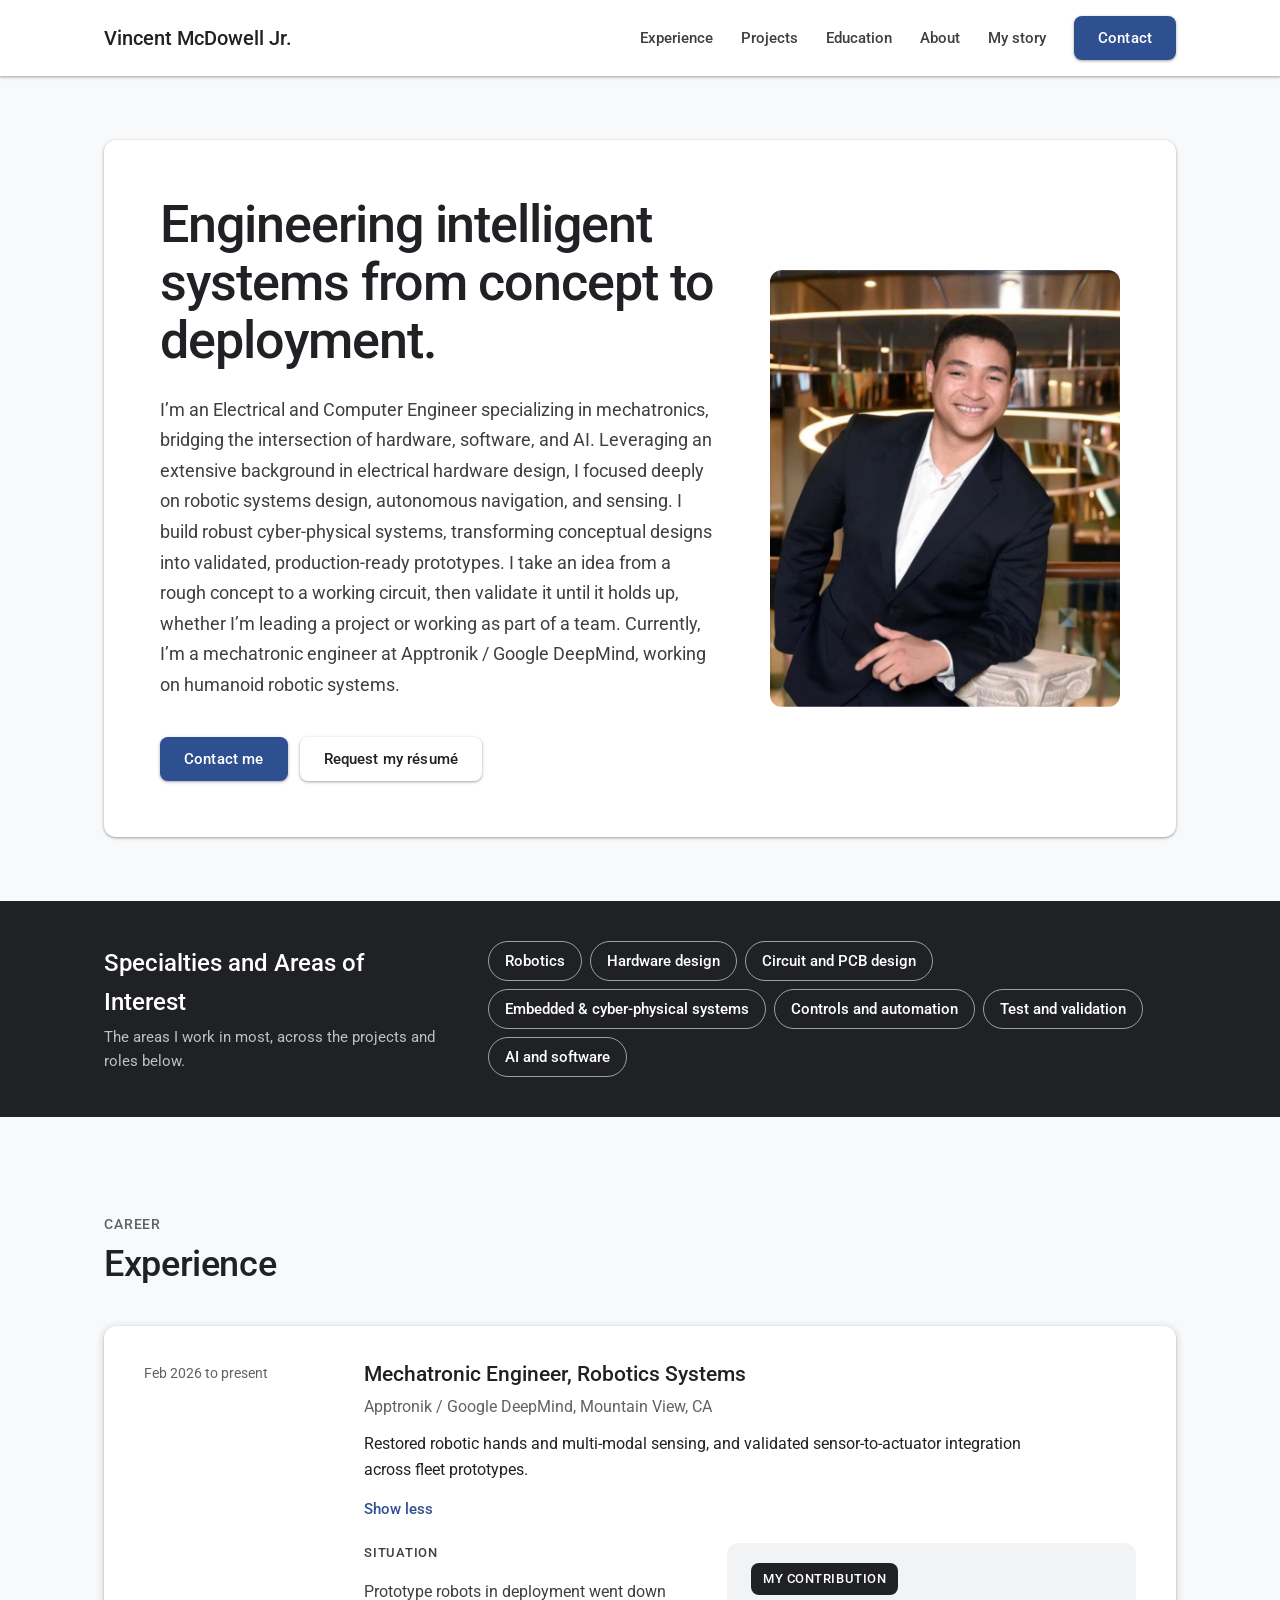
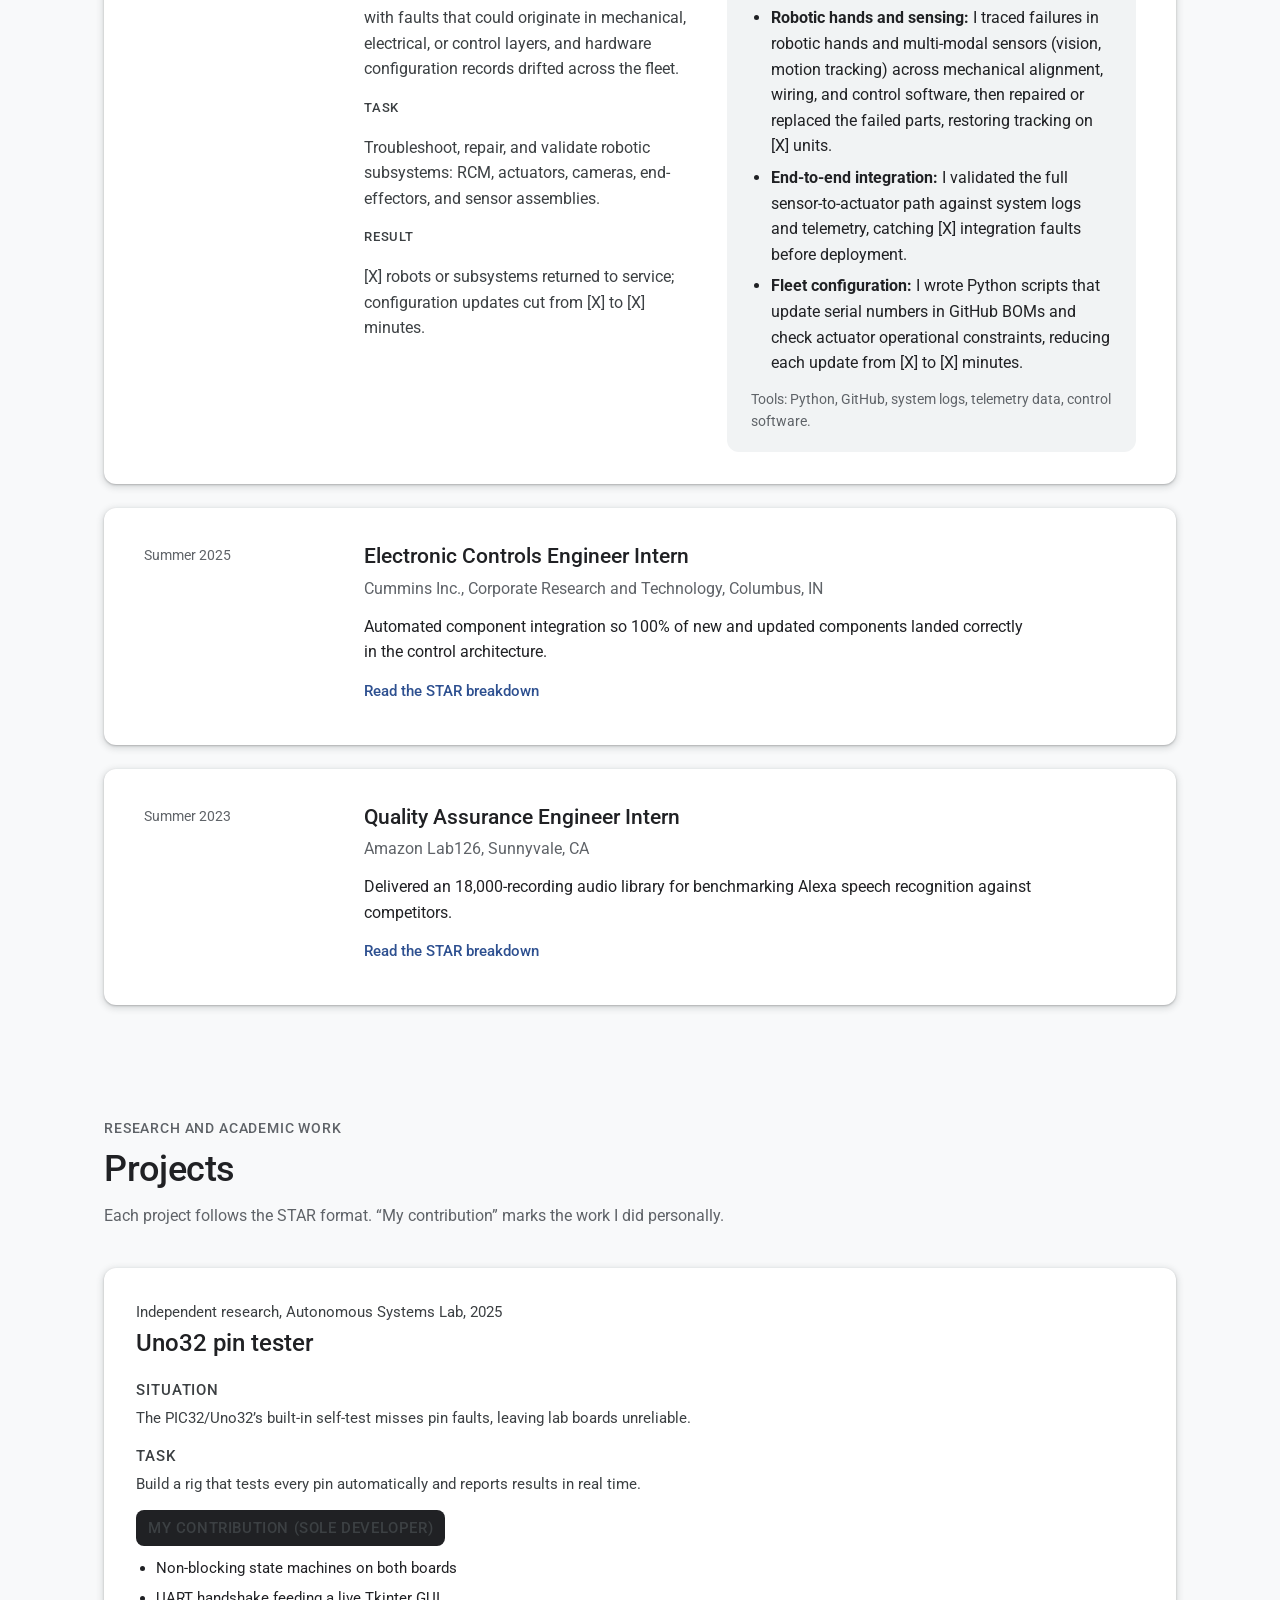
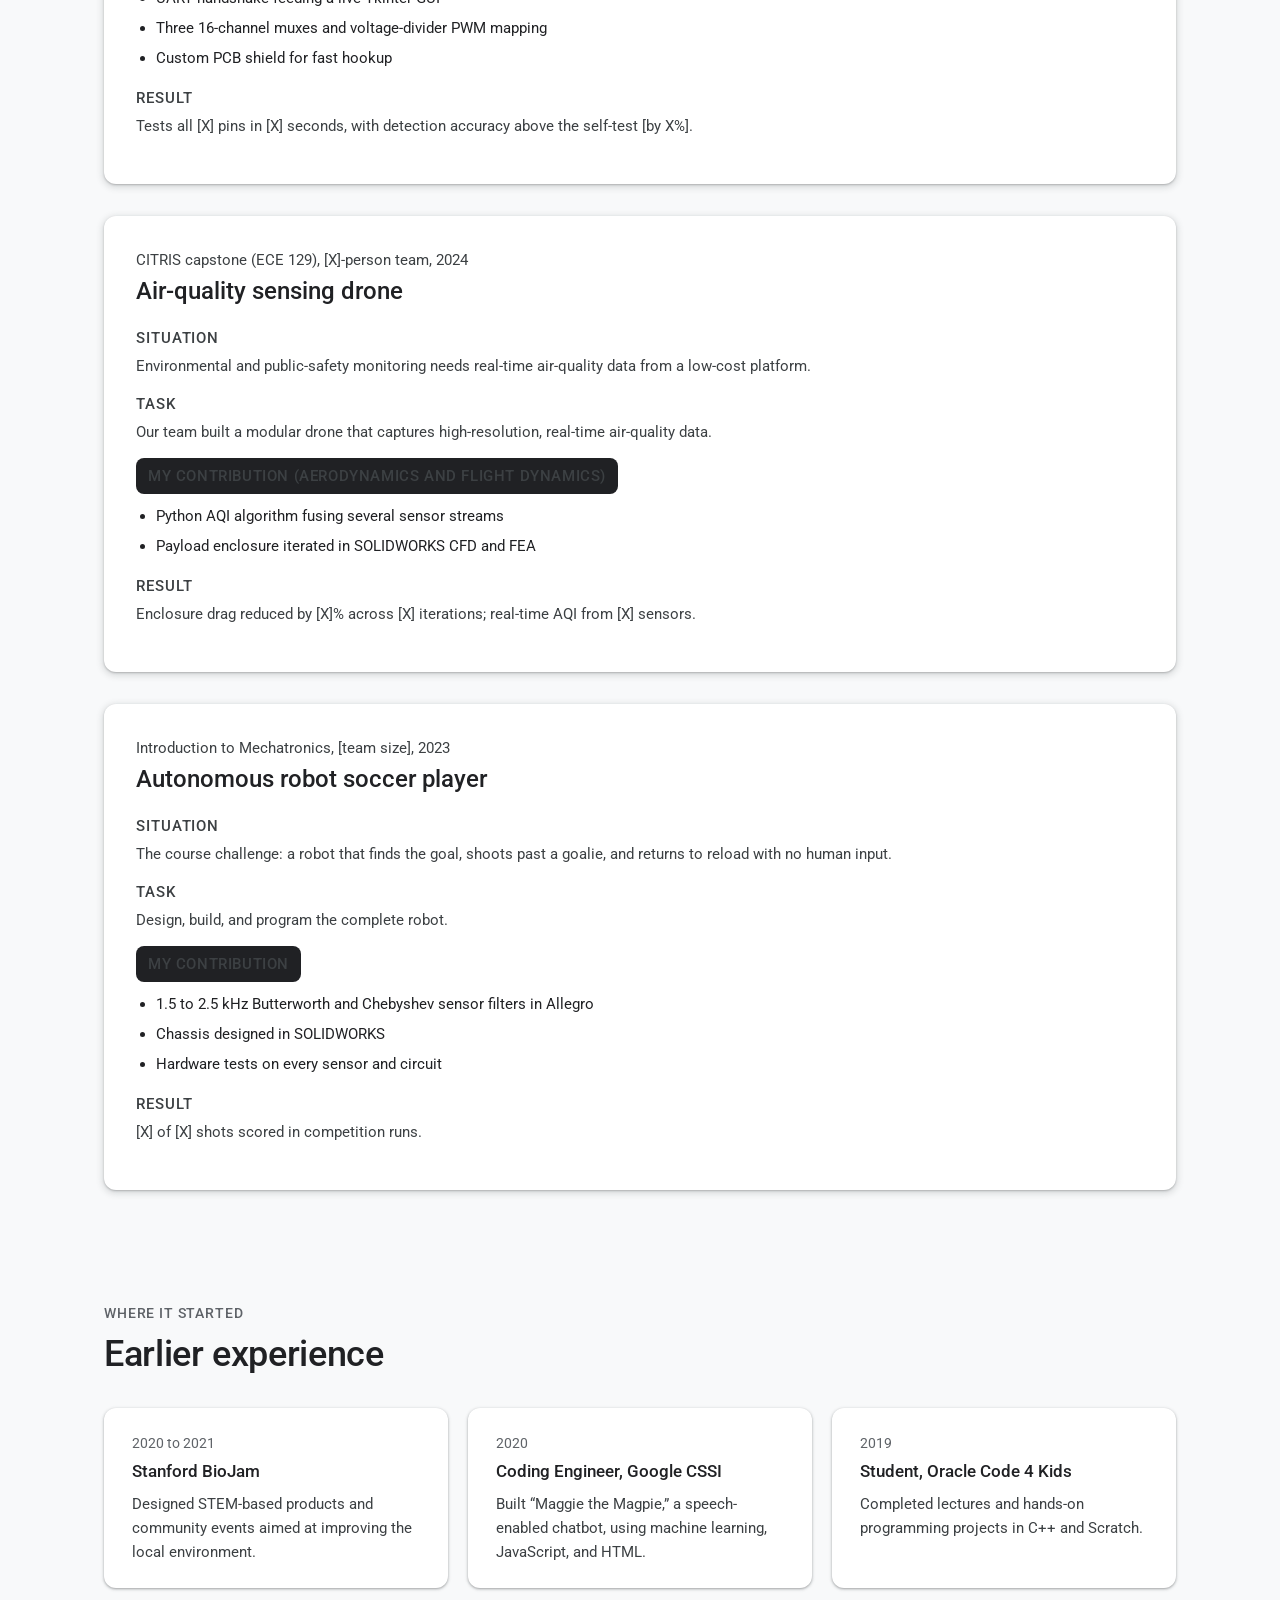
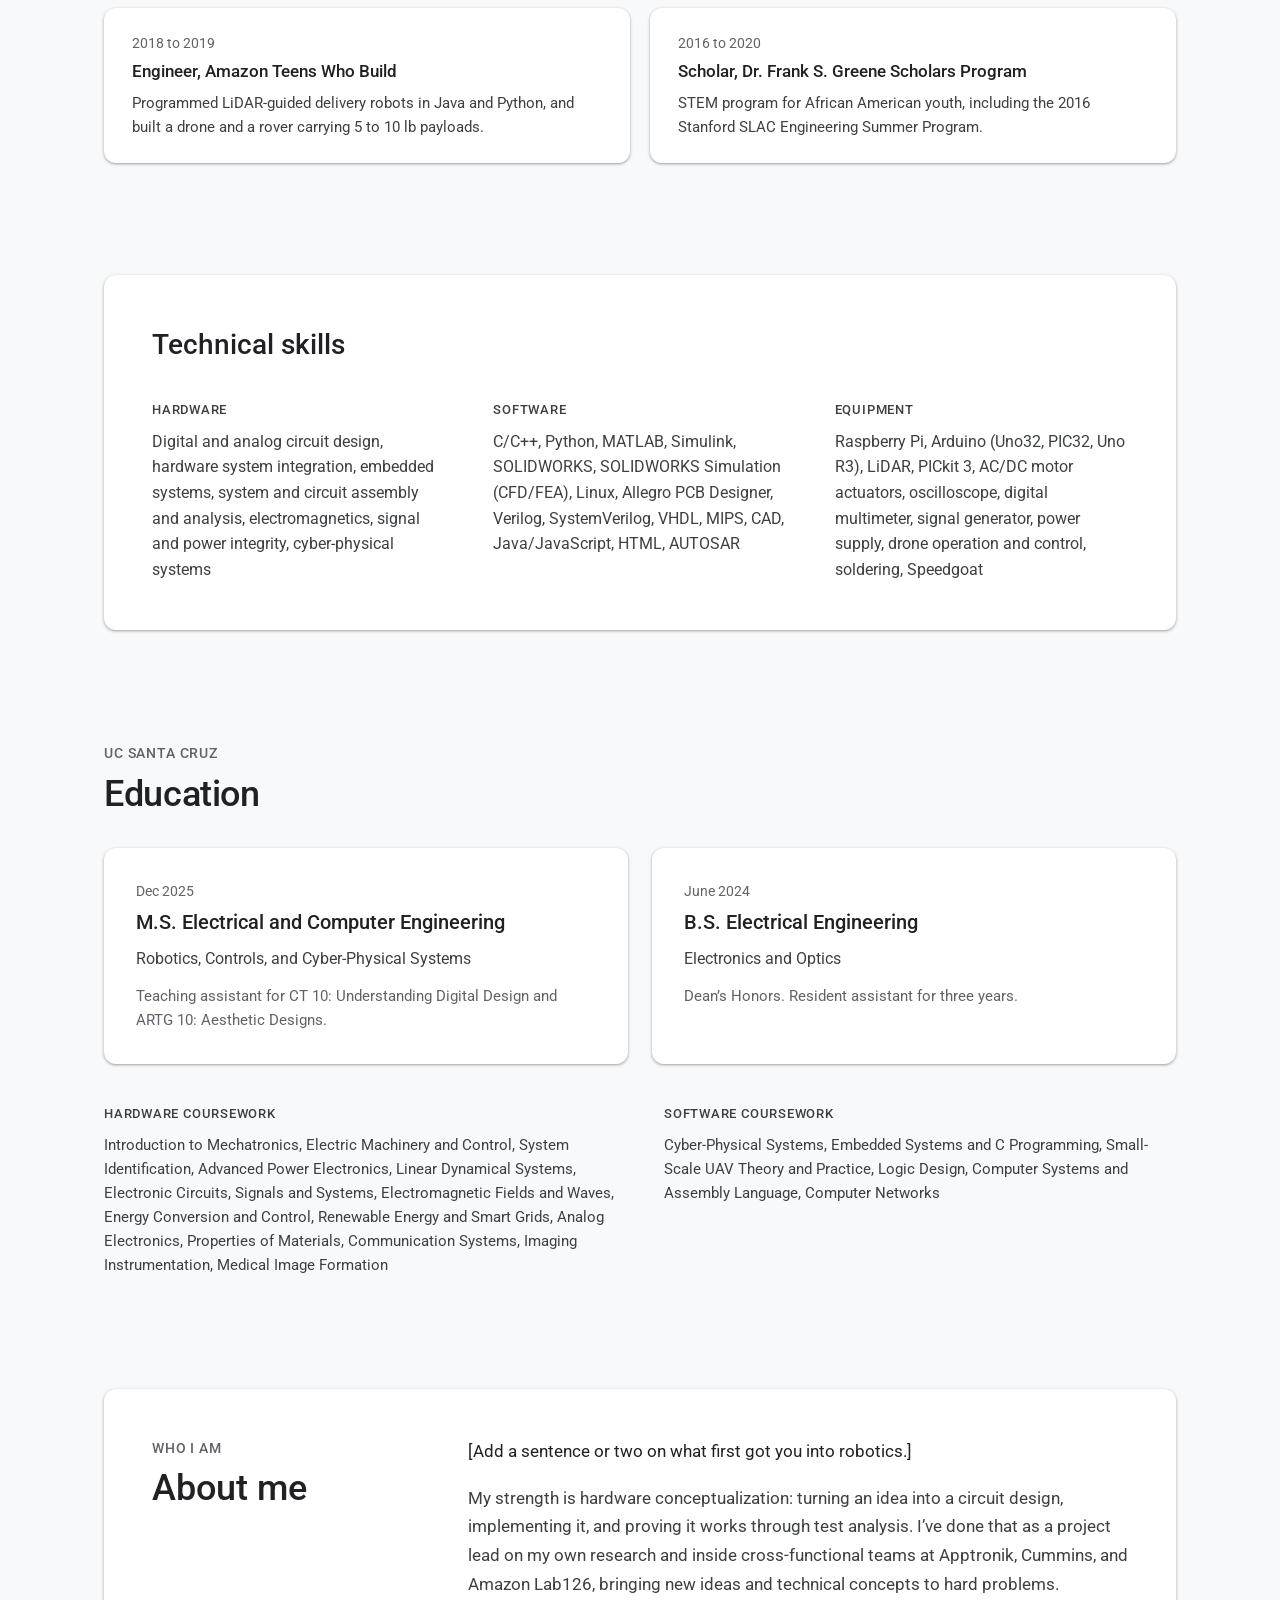
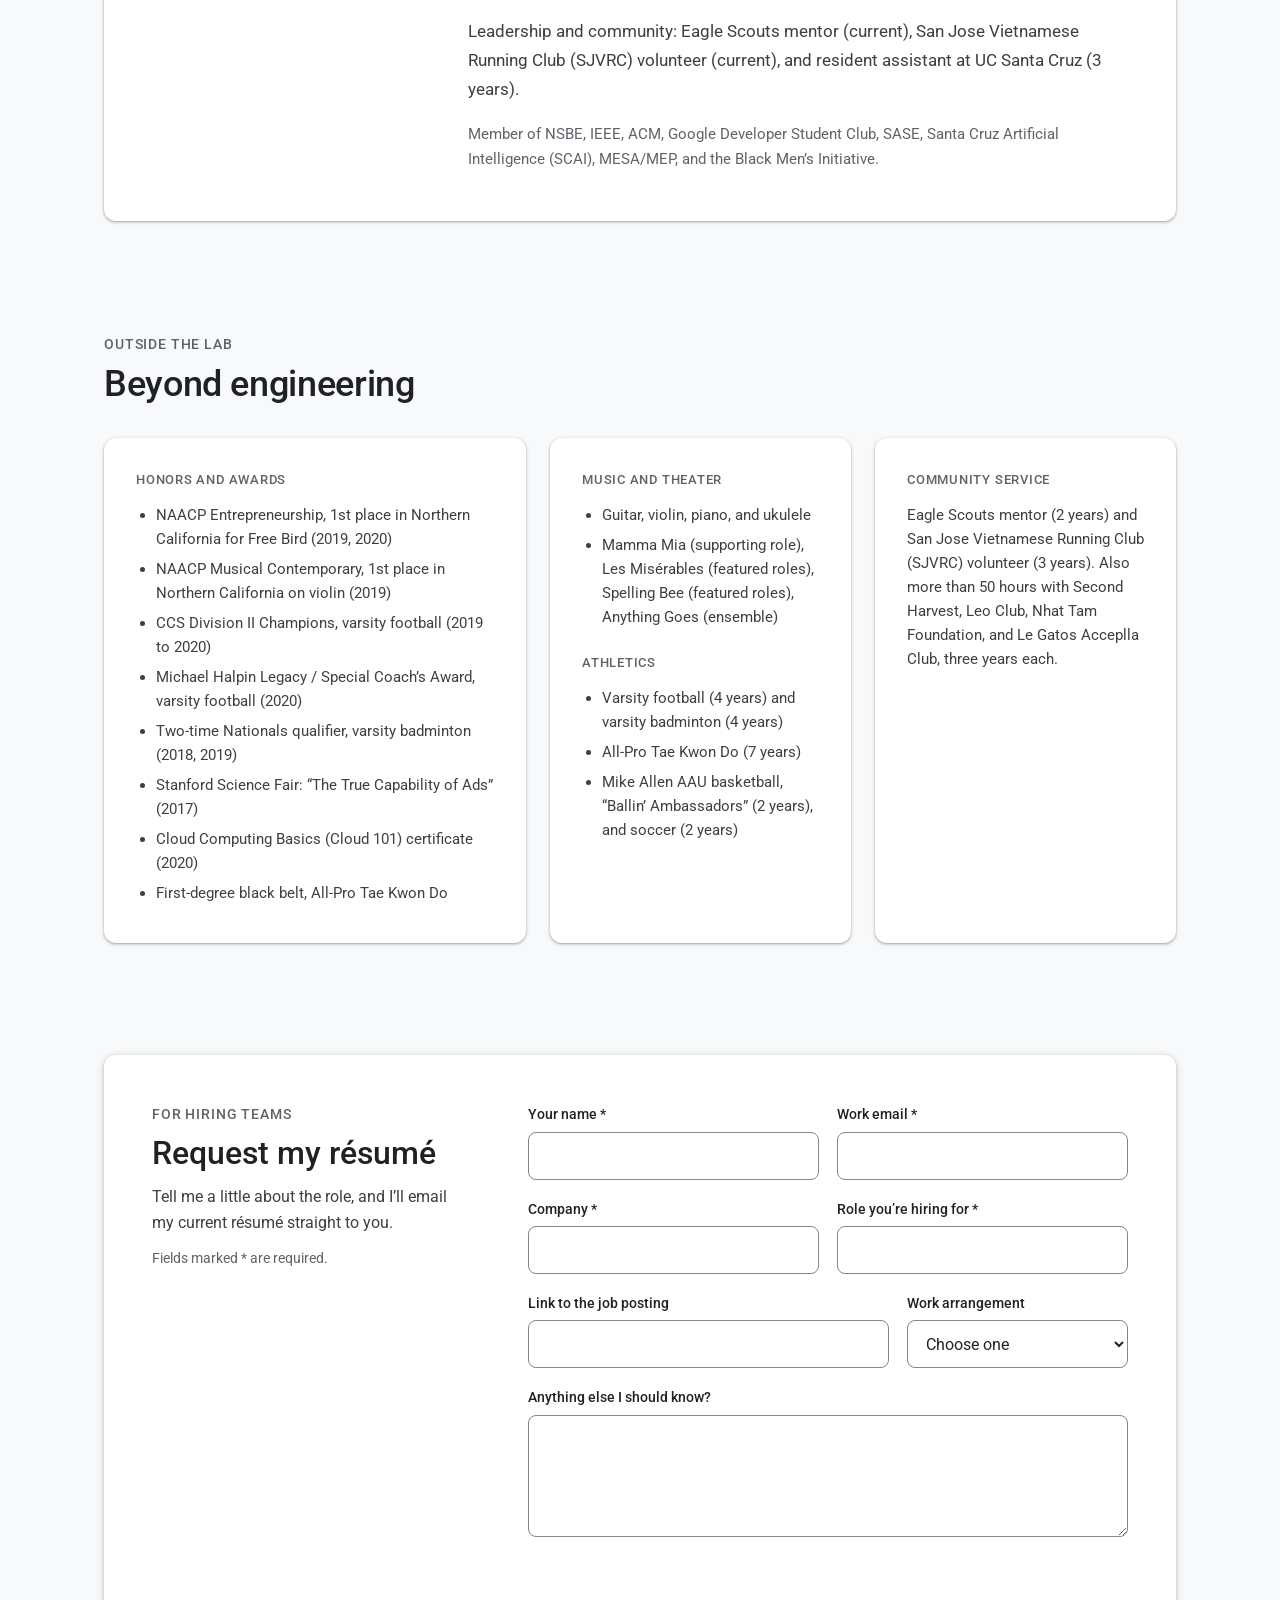
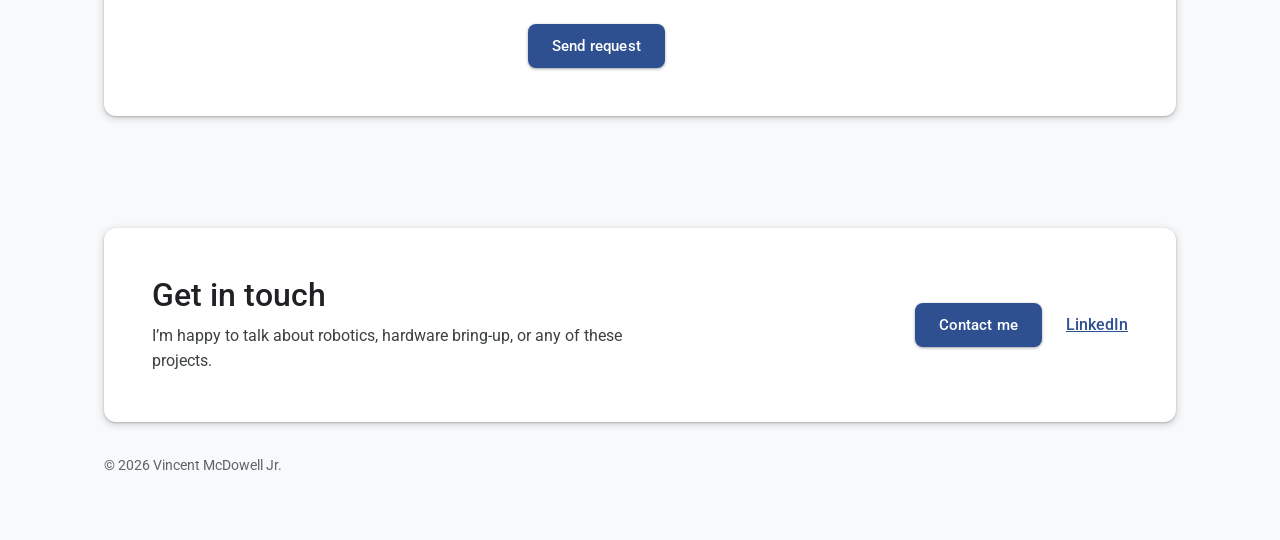
==== commit 15f7ef3d: "photo add and replacement for later" ====
--- a/index.html
+++ b/index.html
@@ -29,6 +29,8 @@
   .e2:hover{box-shadow:var(--e3)}
   .img{background-color:#EEF0F2;background-image:repeating-linear-gradient(45deg,transparent 0,transparent 9px,#DFE2E6 9px,#DFE2E6 10px);display:flex;align-items:center;justify-content:center;text-align:center;padding:24px;color:var(--muted);font-size:15px;position:relative;overflow:hidden}
   .img img{position:absolute;inset:0;width:100%;height:100%;object-fit:cover}
+  /* Photo slots waiting on a photo carry the `hidden` attribute. To fill one: delete `hidden` and swap the bracketed text for an <img>. */
+  [hidden]{display:none!important}
   .btn{display:inline-flex;align-items:center;justify-content:center;min-height:44px;padding:0 24px;border-radius:8px;font-weight:500;font-size:15px;letter-spacing:.01em;text-decoration:none;border:0;transition:box-shadow .15s,background .15s}
   .btn-cta{background:var(--cta);color:#fff;box-shadow:var(--e1)}
   .btn-cta:hover{background:var(--cta-hover);color:#fff;box-shadow:var(--e3)}
@@ -176,9 +178,7 @@
         </div>
       </div>
       <div class="portrait">
-        <!-- To add your photo: put the file in the images folder and replace the text below with
-             <img src="images/portrait.jpg" alt="Vincent McDowell Jr. with a robot"> -->
-        <div class="img">[Portrait: you with a robot or at your bench]</div>
+        <div class="img"><img src="images/portrait.jpg" alt="Portrait of Vincent McDowell Jr."></div>
       </div>
     </div>
   </section>
@@ -310,7 +310,7 @@
     <div class="projects">
       <article class="e2 project">
         <!-- Add a photo: <img src="images/uno32-shield.jpg" alt="Custom PCB shield mounted on the Uno32"> -->
-        <div class="img">[Hardware photo: PCB shield on the Uno32, or the system architecture diagram]</div>
+        <div class="img" hidden>[Hardware photo: PCB shield on the Uno32, or the system architecture diagram]</div>
         <div class="text">
           <p class="meta">Independent research, Autonomous Systems Lab, 2025</p>
           <h3>Uno32 pin tester</h3>
@@ -332,7 +332,7 @@
 
       <article class="e2 project">
         <!-- Add a photo: <img src="images/drone.jpg" alt="Air-quality sensing drone in flight"> -->
-        <div class="img">[Flight photo, or CFD renders of the enclosure iterations]</div>
+        <div class="img" hidden>[Flight photo, or CFD renders of the enclosure iterations]</div>
         <div class="text">
           <p class="meta">CITRIS capstone (ECE 129), [X]-person team, 2024</p>
           <h3>Air-quality sensing drone</h3>
@@ -352,7 +352,7 @@
 
       <article class="e2 project">
         <!-- Add a photo: <img src="images/soccer-robot.jpg" alt="Autonomous robot soccer player"> -->
-        <div class="img">[Photo of the robot, or the sensor-filter circuit layout]</div>
+        <div class="img" hidden>[Photo of the robot, or the sensor-filter circuit layout]</div>
         <div class="text">
           <p class="meta">Introduction to Mechatronics, [team size], 2023</p>
           <h3>Autonomous robot soccer player</h3>
@@ -499,11 +499,11 @@
         <div class="field"><label for="f-note">Anything else I should know?</label><textarea id="f-note" name="message" rows="4"></textarea></div>
         <input type="hidden" name="_subject" value="Résumé request from your portfolio">
         <div><button type="submit" class="btn btn-cta">Send request</button></div>
-        <p class="err" id="form-fail" style="display:none">Something went wrong sending the request. Please email me directly at <a href="mailto:vincentmcdowelljr@gmail.com">vincentmcdowelljr@gmail.com</a>.</p>
+        <p class="err" id="form-fail" style="display:none">Something went wrong sending the request<span id="fail-detail"></span>. Please email me directly at <a href="mailto:vincentmcdowelljr@gmail.com">vincentmcdowelljr@gmail.com</a>.</p>
       </form>
       <div class="sent" id="form-sent" role="status" style="flex:2 1 520px;min-width:0">
         <p class="big">Request sent</p>
-        <p style="margin:0 0 20px;color:var(--text-2);max-width:34em" id="sent-text">Thanks. I’ll email my résumé to you shortly.</p>
+        <p style="margin:0 0 20px;color:var(--text-2);max-width:34em" id="sent-text">Thanks! Reaching out to Vincent to send his résumé your way.</p>
         <button type="button" class="btn btn-neutral" id="send-another">Send another request</button>
       </div>
     </div>
@@ -563,10 +563,26 @@
     var button = form.querySelector('button[type=submit]');
     button.disabled = true; button.textContent = 'Sending…';
     fetch(form.action, { method: 'POST', body: data, headers: { 'Accept': 'application/json' } })
-      .then(function (r) { if (!r.ok) throw new Error('send failed'); 
-        document.getElementById('sent-text').textContent = 'Thanks, ' + data.get('name') + '. I’ll email my résumé to ' + data.get('email') + ' for the ' + data.get('role') + ' role at ' + data.get('company') + '.';
-        form.style.display = 'none'; sent.style.display = 'block'; })
-      .catch(function () { fail.style.display = 'block'; })
+      .then(function (r) {
+        return r.json().catch(function () { return {}; }).then(function (body) {
+          if (!r.ok) {
+            var detail = (body.errors || []).map(function (e) { return e.message; }).join(' ') || body.error || ('HTTP ' + r.status);
+            throw new Error(detail);
+          }
+          document.getElementById('sent-text').textContent = 'Thanks, ' + data.get('name') + '! Reaching out to Vincent to send his résumé your way for the ' + data.get('role') + ' role at ' + data.get('company') + '.';
+          form.style.display = 'none'; sent.style.display = 'block';
+        });
+      })
+      .catch(function (e) {
+        if (e instanceof TypeError) {
+          // The browser blocked the background request (for example when the page is opened as a local file).
+          // Send the form the ordinary way instead; Formspree shows its own thank-you page.
+          form.submit();
+          return;
+        }
+        document.getElementById('fail-detail').textContent = e.message ? ' (' + e.message + ')' : '';
+        fail.style.display = 'block';
+      })
       .finally(function () { button.disabled = false; button.textContent = 'Send request'; });
   });
   document.getElementById('send-another').addEventListener('click', function () {
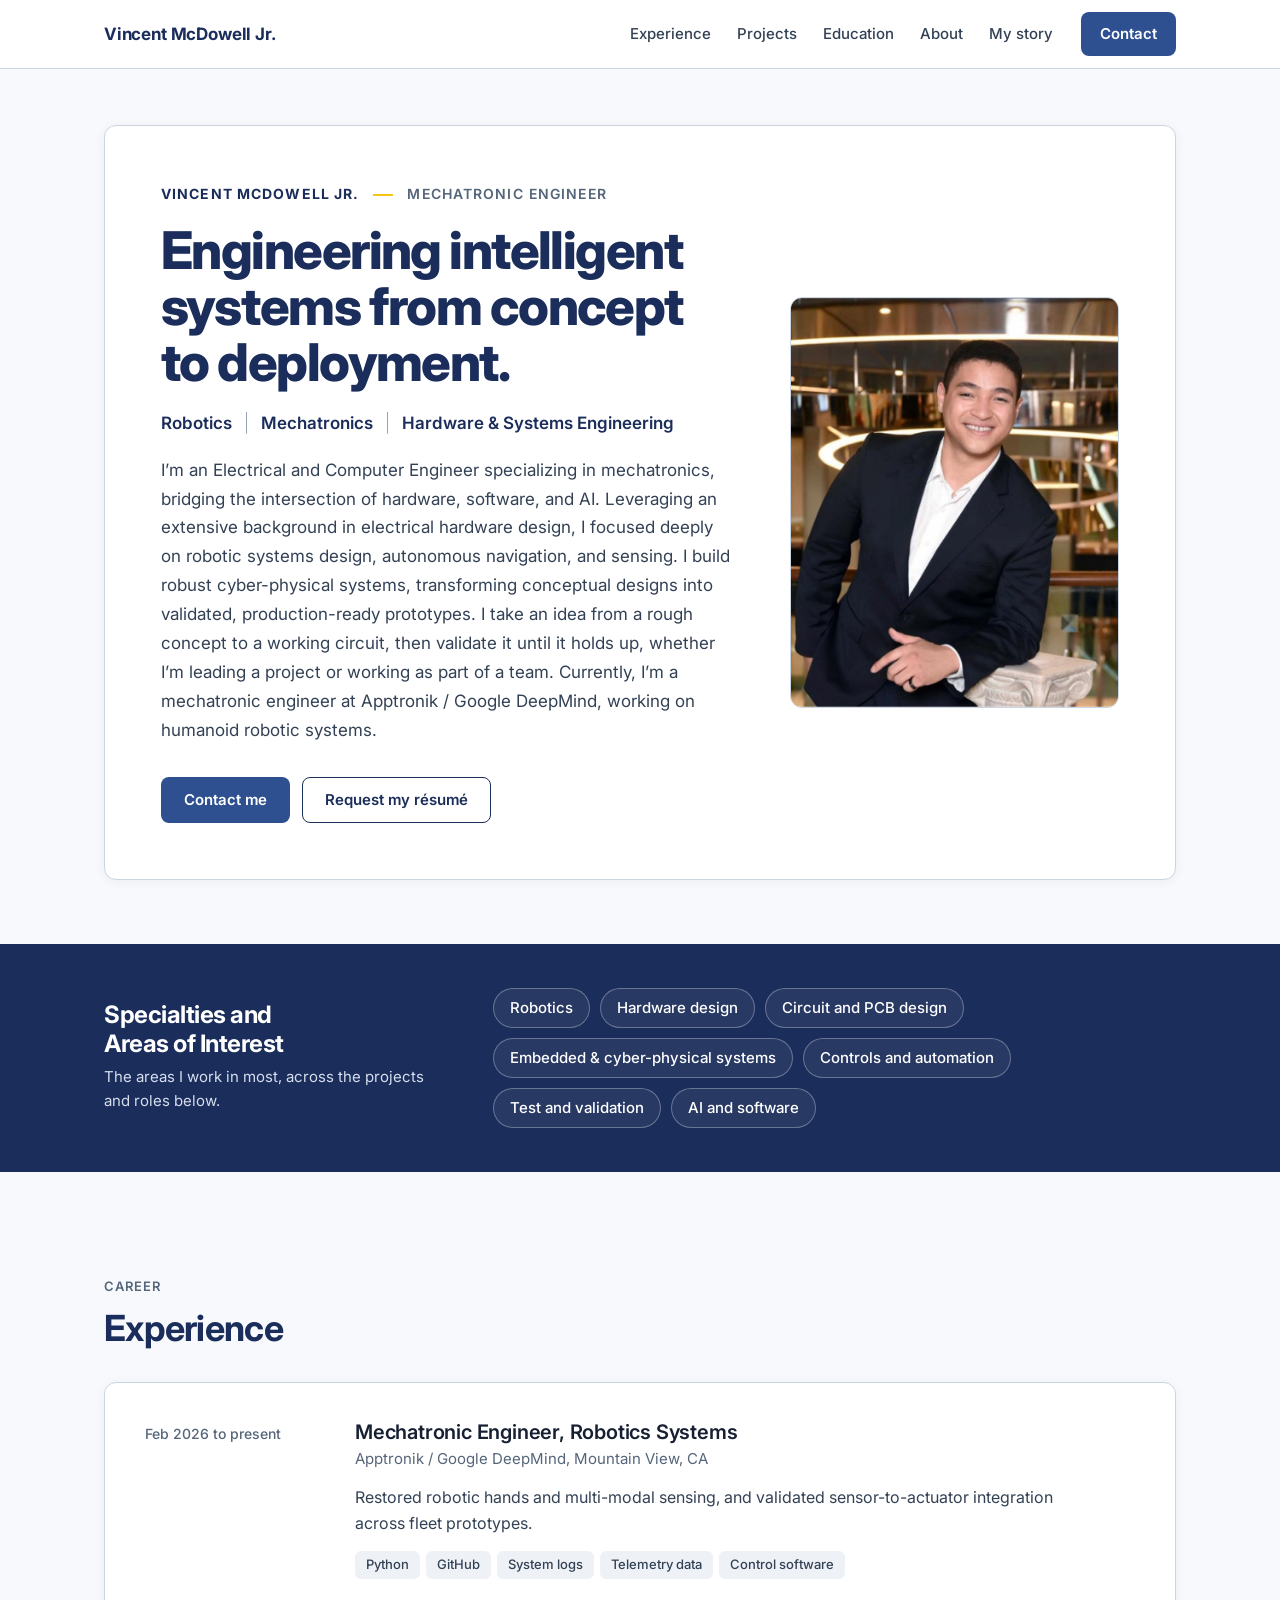
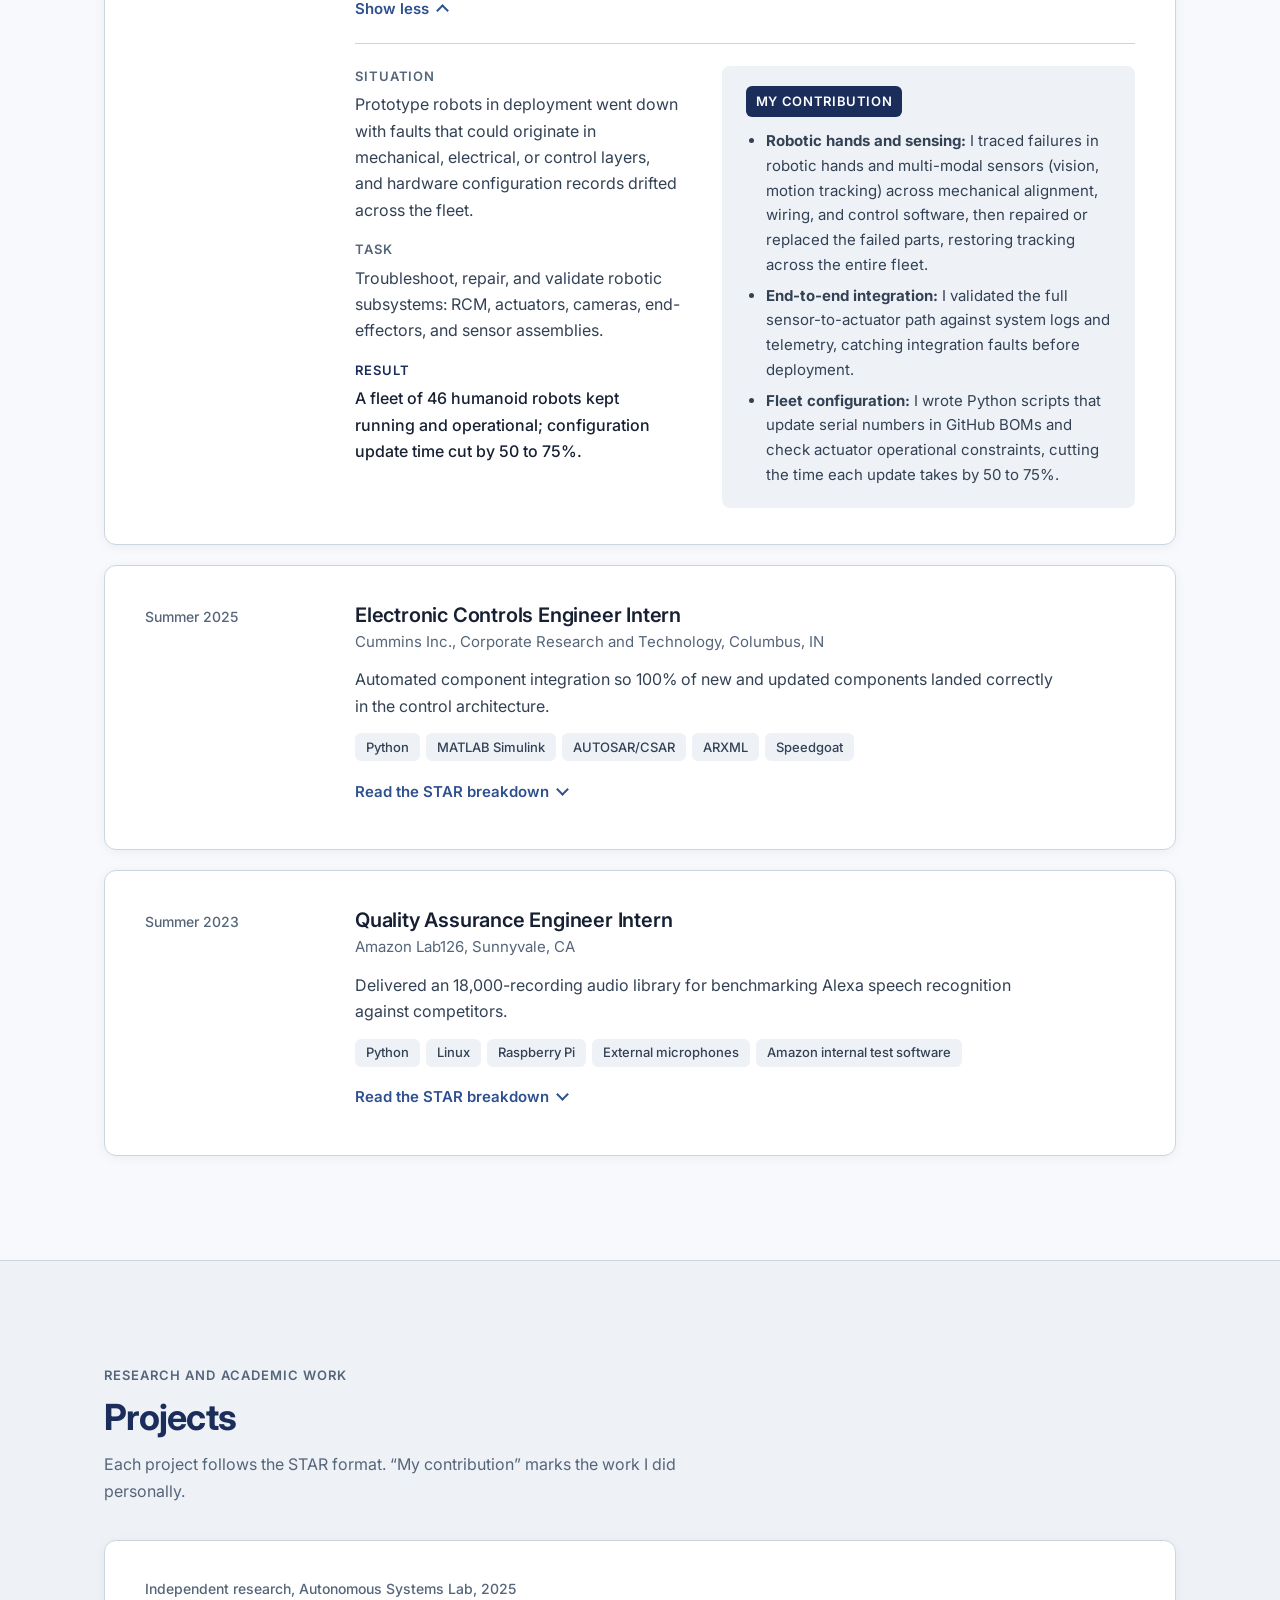
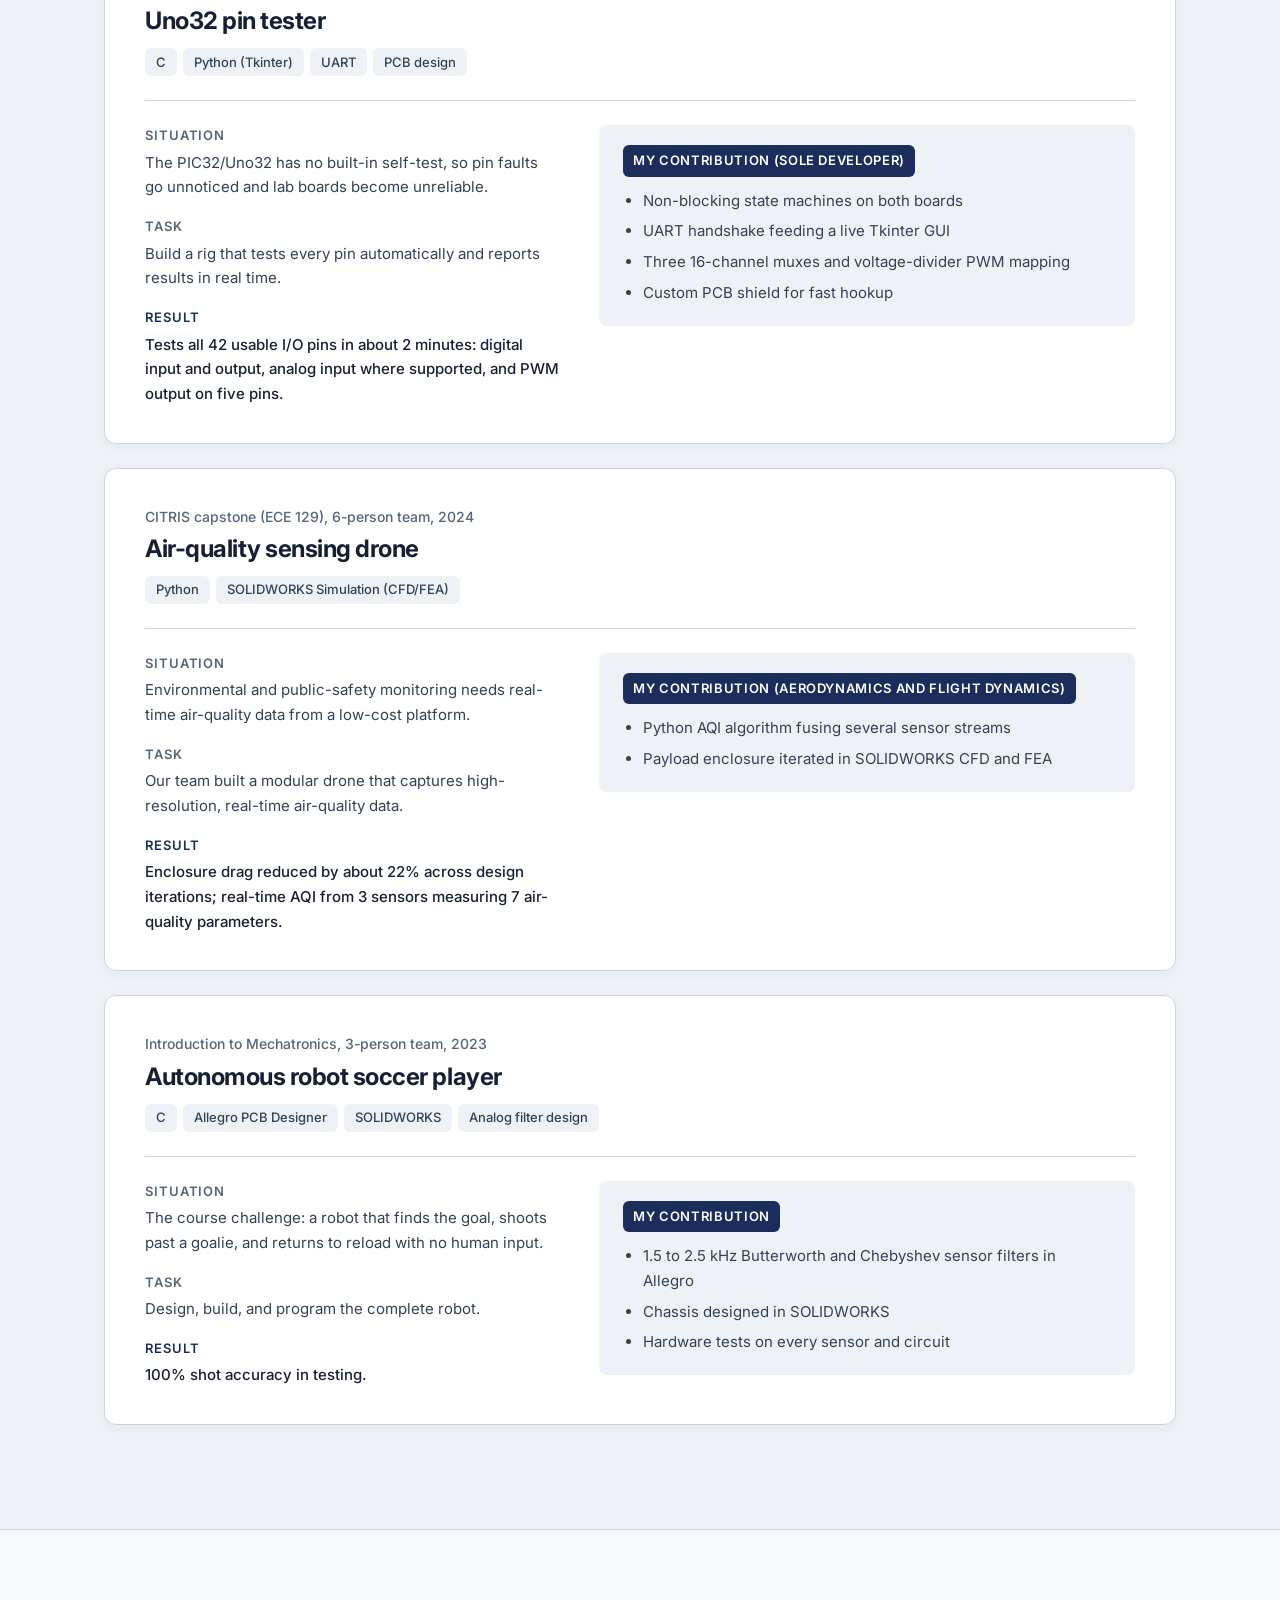
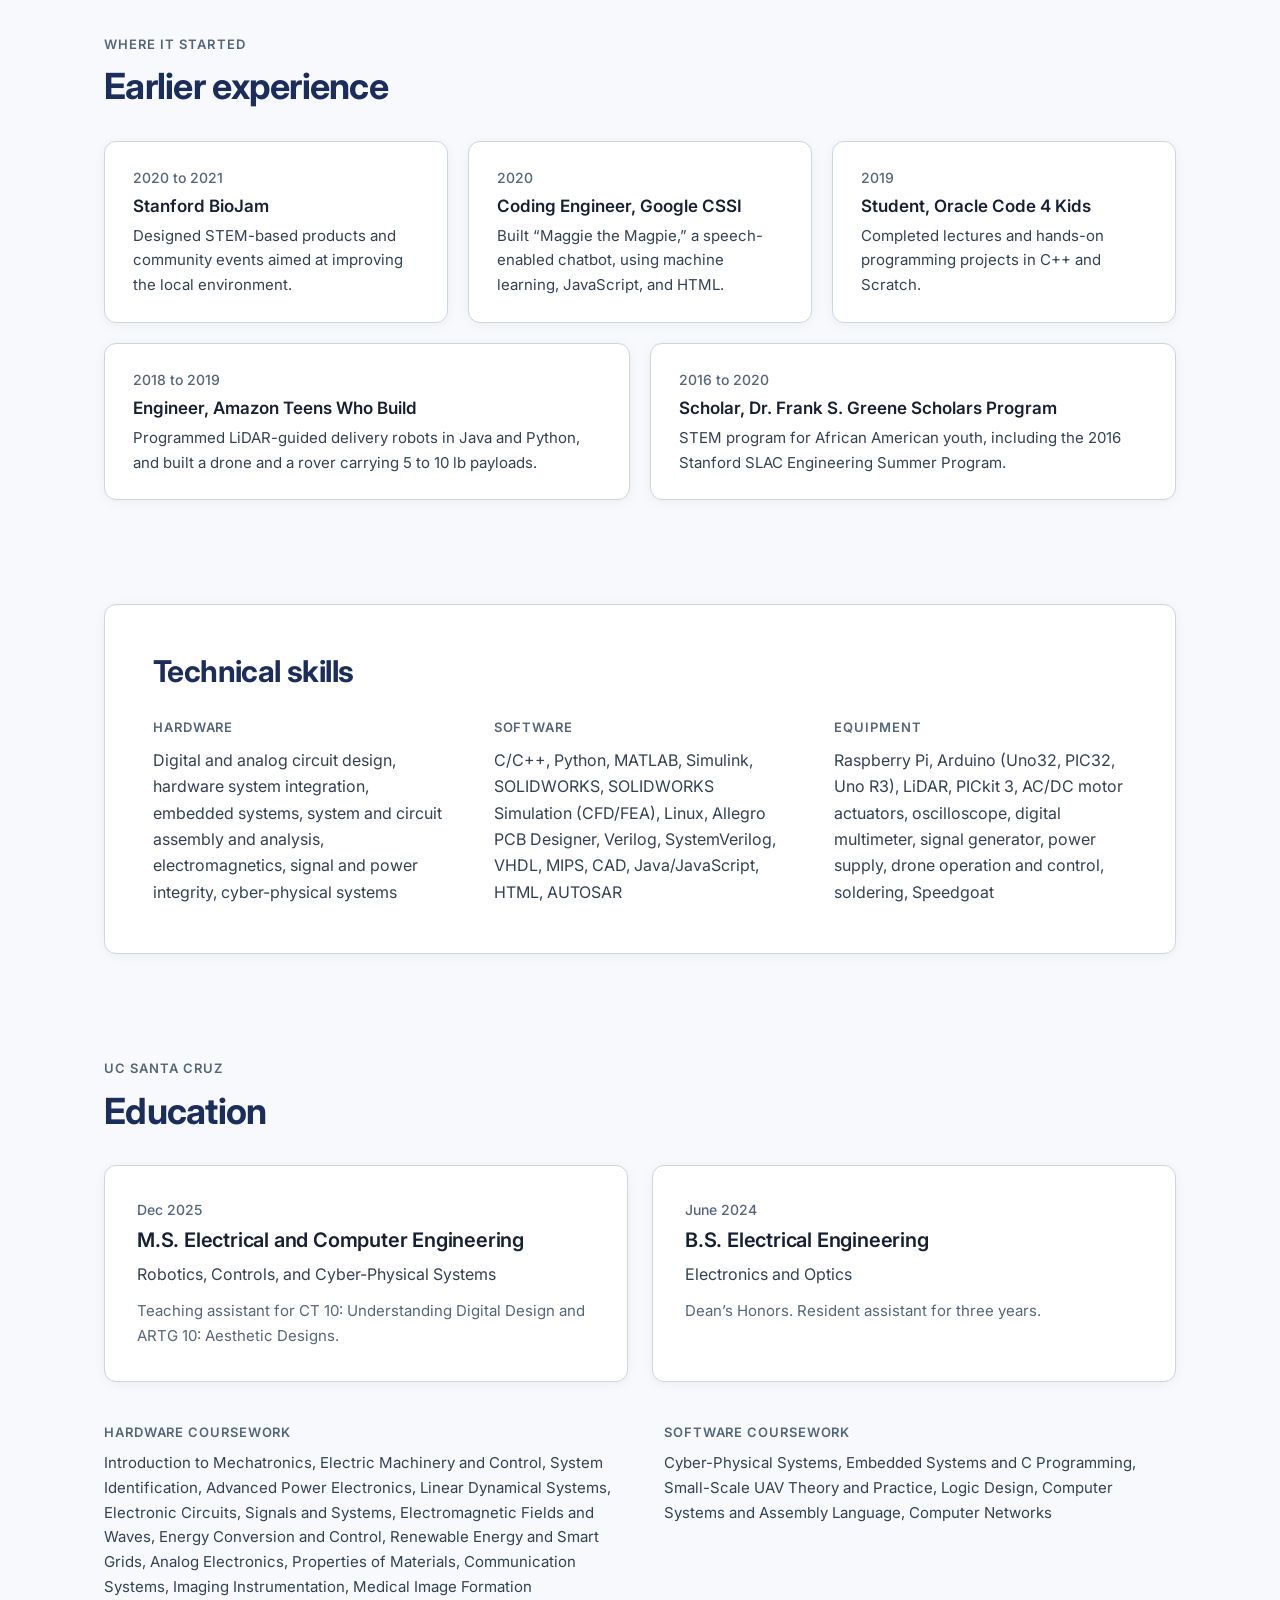
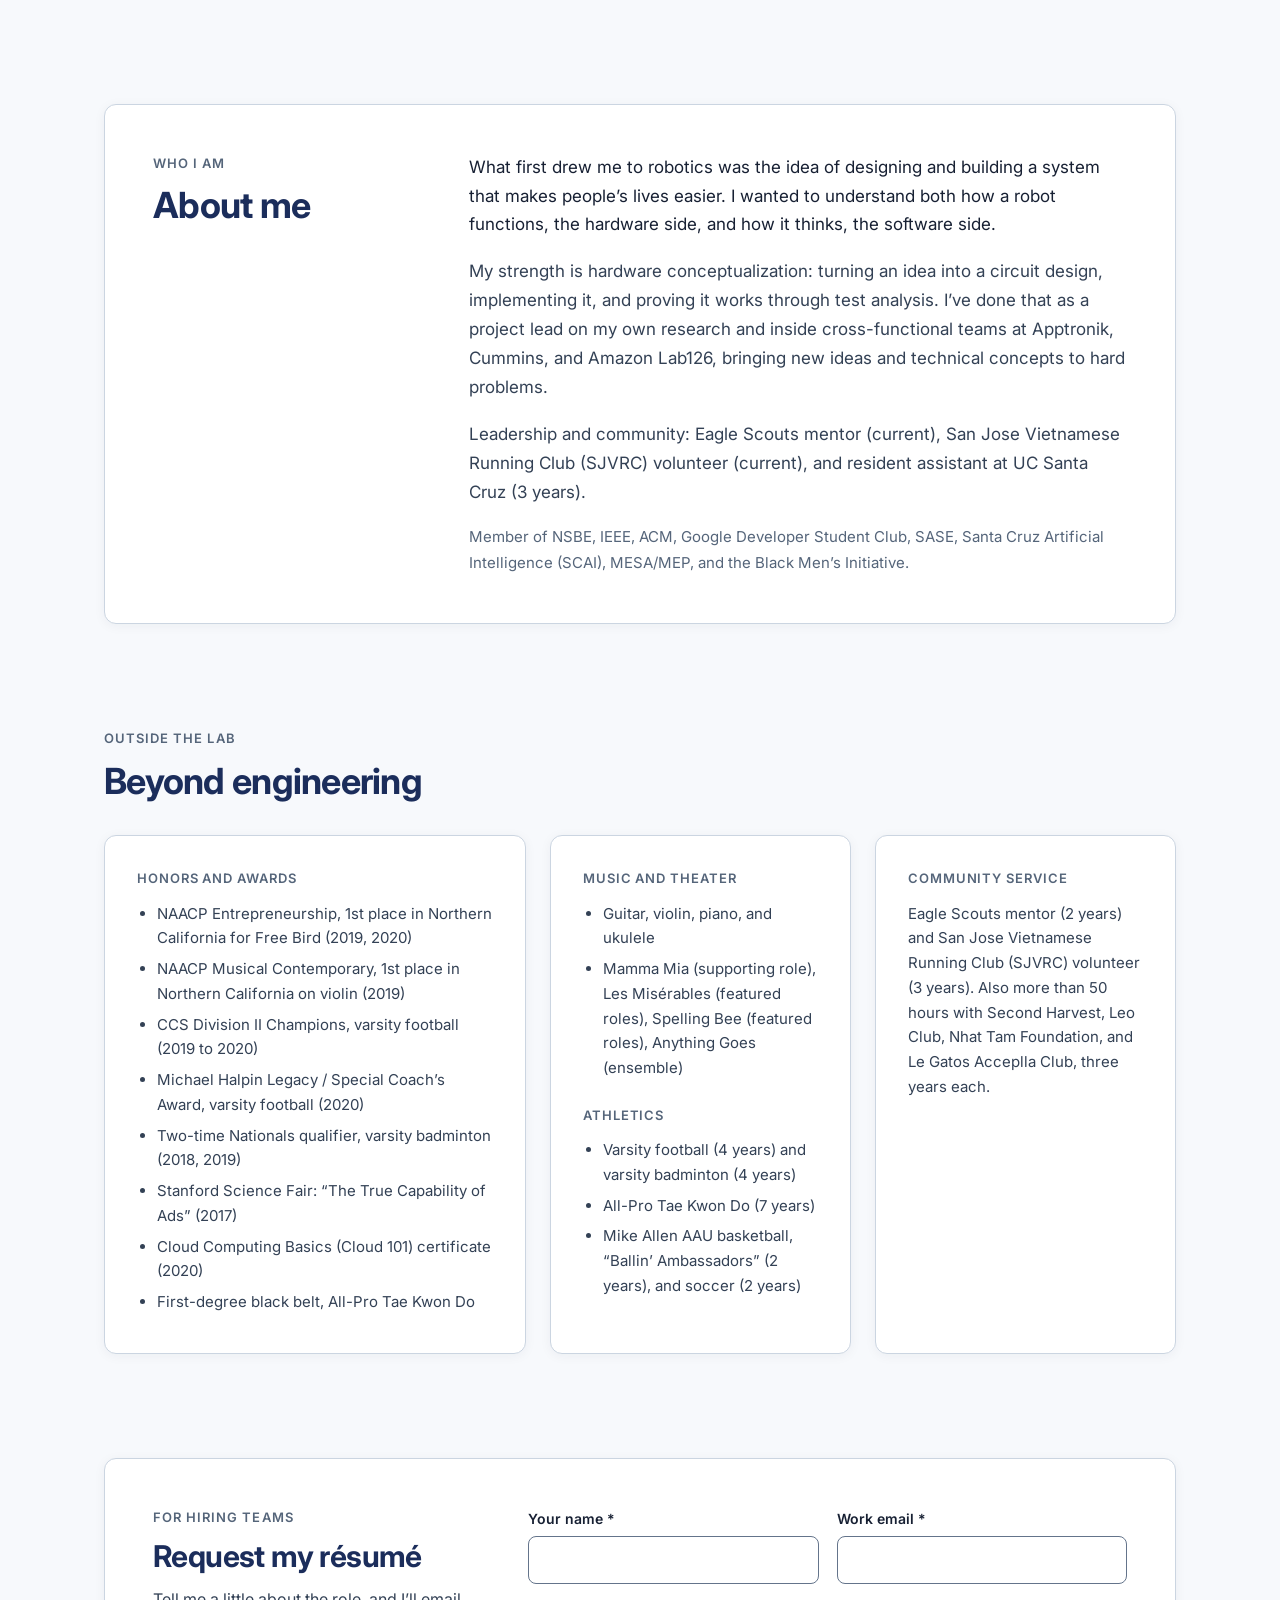
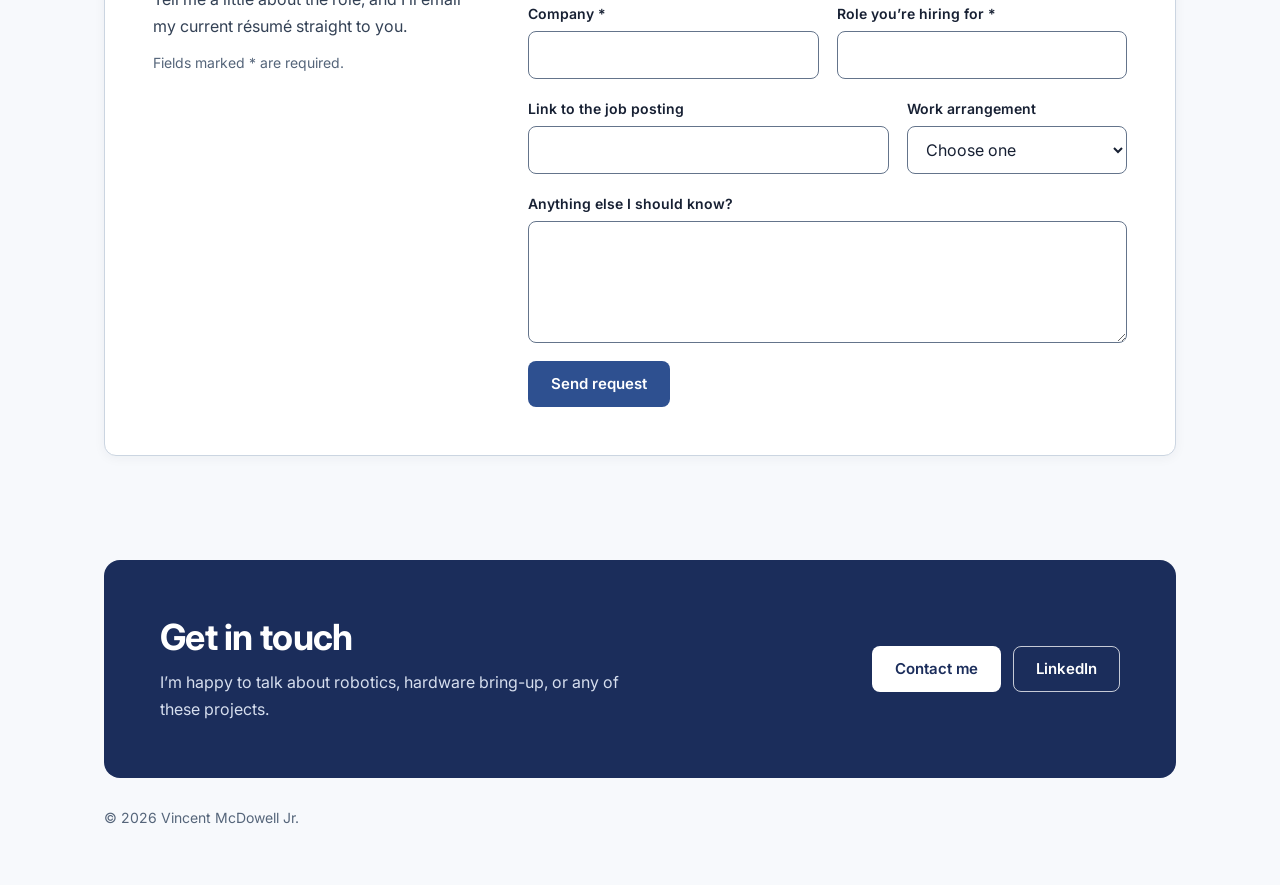
==== commit daad6d79: "Update color palette and % placeholders" ====
--- a/index.html
+++ b/index.html
@@ -7,151 +7,117 @@
 <meta name="description" content="Vincent McDowell Jr., Electrical and Computer Engineer specializing in mechatronics, robotics, and cyber-physical systems.">
 <link rel="preconnect" href="https://fonts.googleapis.com">
 <link rel="preconnect" href="https://fonts.gstatic.com" crossorigin>
-<link href="https://fonts.googleapis.com/css2?family=Roboto:wght@400;500;700&display=swap" rel="stylesheet">
+<link href="https://fonts.googleapis.com/css2?family=Inter:wght@400;500;600;700;800&display=swap" rel="stylesheet">
+<link rel="stylesheet" href="site.css">
 <style>
-  :root{
-    --bg:#F8F9FA; --surface:#FFFFFF; --surface-2:#F1F3F4; --chip:#E8EAED;
-    --text:#202124; --text-2:#3C4043; --muted:#5F6368; --line:#80868B;
-    --cta:#2E5090; --cta-hover:#203A6B; --error:#B3261E; --dark:#202124;
-    --e1:0 1px 2px 0 rgba(60,64,67,.30),0 1px 3px 1px rgba(60,64,67,.15);
-    --e2:0 1px 2px 0 rgba(60,64,67,.30),0 2px 6px 2px rgba(60,64,67,.15);
-    --e3:0 1px 3px 0 rgba(60,64,67,.30),0 4px 8px 3px rgba(60,64,67,.15);
-  }
-  *{box-sizing:border-box}
-  body{margin:0;font-family:'Roboto',system-ui,-apple-system,'Segoe UI',sans-serif;color:var(--text);background:var(--bg);font-size:16px;line-height:1.6}
-  a{color:var(--cta)}a:hover{color:var(--cta-hover)}
-  a:focus-visible,button:focus-visible,input:focus-visible,select:focus-visible,textarea:focus-visible{outline:2px solid var(--cta);outline-offset:3px}
-  button{font-family:inherit;cursor:pointer}
-  img{max-width:100%}
-  .wrap{max-width:1200px;margin:0 auto;padding-left:5%;padding-right:5%}
-  .e1{background:var(--surface);border-radius:12px;box-shadow:var(--e1)}
-  .e2{background:var(--surface);border-radius:12px;box-shadow:var(--e2);transition:box-shadow .2s ease-out}
-  .e2:hover{box-shadow:var(--e3)}
-  .img{background-color:#EEF0F2;background-image:repeating-linear-gradient(45deg,transparent 0,transparent 9px,#DFE2E6 9px,#DFE2E6 10px);display:flex;align-items:center;justify-content:center;text-align:center;padding:24px;color:var(--muted);font-size:15px;position:relative;overflow:hidden}
+  /* Home page layout. Colors, type, header, buttons, cards, chips, and form fields come from site.css. */
+  section{padding-bottom:var(--section-gap)}
+  h2.section{margin-bottom:32px}
+  .section-intro{margin:0 0 36px;max-width:40em;color:var(--muted)}
+  .panel{padding:clamp(28px,4.5vw,48px)}
+  .panel-title{margin-bottom:28px;font-size:clamp(1.5rem,1.3rem + .9vw,1.875rem)}
+
+  /* STAR labels */
+  .star-h{margin:0 0 4px;font-size:var(--fs-label);font-weight:600;letter-spacing:.07em;text-transform:uppercase;color:var(--muted)}
+  .star-h.result{color:var(--navy)}
+  .star-h.result + p{color:var(--text);font-weight:500}
+  .mine{display:inline-flex;align-items:center;margin:0 0 12px;padding:5px 10px;border-radius:6px;background:var(--navy);color:#fff;font-size:var(--fs-label);font-weight:600;letter-spacing:.05em;text-transform:uppercase}
+
+  /* Photo frame: shows the bracketed note until an <img> is placed inside it */
+  .img{position:relative;overflow:hidden;display:flex;align-items:center;justify-content:center;padding:24px;text-align:center;font-size:var(--fs-small);color:var(--muted);background-color:var(--surface-2);background-image:repeating-linear-gradient(45deg,transparent 0,transparent 9px,rgba(203,213,225,.55) 9px,rgba(203,213,225,.55) 10px)}
   .img img{position:absolute;inset:0;width:100%;height:100%;object-fit:cover}
-  /* Photo slots waiting on a photo carry the `hidden` attribute. To fill one: delete `hidden` and swap the bracketed text for an <img>. */
-  [hidden]{display:none!important}
-  .btn{display:inline-flex;align-items:center;justify-content:center;min-height:44px;padding:0 24px;border-radius:8px;font-weight:500;font-size:15px;letter-spacing:.01em;text-decoration:none;border:0;transition:box-shadow .15s,background .15s}
-  .btn-cta{background:var(--cta);color:#fff;box-shadow:var(--e1)}
-  .btn-cta:hover{background:var(--cta-hover);color:#fff;box-shadow:var(--e3)}
-  .btn-neutral{background:var(--surface);color:var(--text);box-shadow:var(--e1)}
-  .btn-neutral:hover{color:var(--text);box-shadow:var(--e3)}
-  .eyebrow{margin:0 0 8px;font-size:14px;font-weight:500;letter-spacing:.06em;text-transform:uppercase;color:var(--muted)}
-  .star-h{margin:0 0 4px;font-size:13px;font-weight:500;letter-spacing:.06em;text-transform:uppercase;color:var(--muted)}
-  .mine{display:inline-flex;align-items:center;gap:8px;margin:0 0 10px;padding:6px 12px;border-radius:8px;background:var(--dark);color:#fff;font-size:13px;font-weight:500;letter-spacing:.04em;text-transform:uppercase}
-  .hl{margin:0;padding-left:20px}.hl li{margin-bottom:6px}
-  h1,h2,h3{margin:0;font-weight:500}
-  h2.section{font-size:36px;line-height:1.2;letter-spacing:-.01em;margin-bottom:40px}
-  section{padding-bottom:112px}
-
-  /* Header */
-  header{background:var(--surface);box-shadow:var(--e1);position:relative;z-index:1}
-  header .wrap{padding-top:12px;padding-bottom:12px;display:flex;flex-wrap:wrap;gap:8px 32px;align-items:center;justify-content:space-between}
-  header .brand{font-weight:500;font-size:20px;color:var(--text);text-decoration:none;padding:10px 0}
-  header nav{display:flex;flex-wrap:wrap;align-items:center;gap:4px 28px;font-size:15px;font-weight:500}
-  header nav a:not(.btn){color:var(--text-2);text-decoration:none;padding:10px 0}
 
   /* Hero */
-  .hero{padding-top:64px;padding-bottom:64px}
-  .hero .card{padding:56px;display:flex;flex-wrap:wrap;gap:48px 56px;align-items:center}
-  .hero .copy{flex:3 1 480px;min-width:0}
-  .hero h1{font-size:52px;line-height:1.12;letter-spacing:-.02em;margin-bottom:24px}
-  .hero .lead{margin:0 0 36px;font-size:18px;line-height:1.7;color:var(--text-2);max-width:36em}
-  .hero .portrait{flex:2 1 300px;min-width:0}
-  .hero .portrait .img{aspect-ratio:4/5;border-radius:12px}
-  .actions{display:flex;flex-wrap:wrap;gap:12px}
+  .hero{padding-top:clamp(24px,4.5vw,56px);padding-bottom:clamp(40px,6vw,64px)}
+  .hero .card{padding:clamp(28px,5vw,56px);display:flex;flex-wrap:wrap;gap:40px 56px;align-items:center}
+  .hero .copy{flex:1.9 1 480px;min-width:0}
+  .hero .eyebrow{display:flex;flex-wrap:wrap;align-items:center;gap:2px 14px;margin-bottom:18px;font-size:var(--fs-meta)}
+  .hero .eyebrow .name{color:var(--navy);font-weight:700}
+  .hero .eyebrow .title::before{content:"";display:inline-block;width:20px;height:2px;margin-right:14px;vertical-align:middle;background:var(--gold)}
+  .hero h1{margin-bottom:20px}
+  /* Specialization line: the negative margin and clip hide the divider at the start of each row */
+  .focus{list-style:none;display:flex;flex-wrap:wrap;gap:6px 0;margin:0 0 22px -15px;padding:0;clip-path:inset(0 0 0 15px);font-size:var(--fs-lead);font-weight:600;line-height:1.3;color:var(--navy)}
+  .focus li{padding:0 14px;border-left:1px solid var(--border-strong)}
+  .hero .lead{margin:0 0 32px;max-width:38em;font-size:var(--fs-lead);line-height:1.7}
+  .hero .portrait{flex:1 1 280px;min-width:0;max-width:420px}
+  .hero .portrait .img{aspect-ratio:4/5;border:1px solid var(--border);border-radius:var(--radius)}
 
   /* Specialties band */
-  .band{background:var(--dark);color:#fff;margin-bottom:96px;padding:0}
-  .band .wrap{padding-top:40px;padding-bottom:40px;display:flex;flex-wrap:wrap;gap:20px 40px;align-items:center}
-  .band h2{font-size:24px;margin-bottom:4px}
-  .band p{margin:0;font-size:15px;color:#BDC1C6}
+  .band{margin-bottom:var(--section-gap);padding:0}
+  .band .wrap{padding-top:44px;padding-bottom:44px;display:flex;flex-wrap:wrap;gap:24px 48px;align-items:center}
   .band .intro{flex:1 1 260px;min-width:0}
-  .band ul{flex:2 1 520px;min-width:0;list-style:none;margin:0;padding:0;display:flex;flex-wrap:wrap;gap:8px}
-  .band li{display:inline-flex;align-items:center;min-height:40px;padding:0 16px;border-radius:20px;border:1.5px solid #9AA0A6;color:#fff;font-size:15px;font-weight:500}
+  .band h2{margin-bottom:6px;font-size:1.5rem}
+  .band p{margin:0;font-size:var(--fs-small);color:var(--on-navy-2)}
+  .band .chips{flex:2 1 520px;min-width:0}
 
   /* Experience */
-  .roles{display:flex;flex-direction:column;gap:24px}
-  .role{padding:32px 40px}
+  .roles{display:flex;flex-direction:column;gap:20px}
+  .role{padding:clamp(24px,3.5vw,36px) clamp(24px,4vw,40px)}
   .role .row{display:flex;flex-wrap:wrap;gap:8px 40px}
-  .role .dates{flex:0 0 180px;font-size:14px;color:var(--muted);padding-top:4px}
+  .role .dates{flex:0 0 170px;padding-top:3px;font-size:var(--fs-meta);font-weight:500;color:var(--muted)}
   .role .body{flex:1 1 480px;min-width:0}
-  .role h3{font-size:21px;margin-bottom:2px}
-  .role .org{margin:0 0 12px;color:var(--muted)}
-  .role .headline{margin:0 0 4px;max-width:42em}
-  .toggle{min-height:44px;padding:0;border:0;background:transparent;color:var(--cta);font-size:15px;font-weight:500}
-  .toggle:hover{color:var(--cta-hover)}
-  .star{display:none;margin-top:12px;flex-wrap:wrap;gap:24px 40px;max-width:54em}
-  .star.open{display:flex}
-  .star .left{flex:1 1 260px;min-width:0}
-  .star .left p{margin:0 0 16px;color:var(--text-2)}
-  .star .left p:last-child{margin-bottom:0}
-  .star .right{flex:1.4 1 320px;min-width:0;padding:20px 24px;border-radius:12px;background:var(--surface-2)}
-  .star .tools{margin:12px 0 0;font-size:14px;color:var(--muted)}
+  .role h3{margin-bottom:2px}
+  .role .org{margin:0 0 12px;font-size:var(--fs-small);color:var(--muted)}
+  .role .headline{margin:0 0 14px;max-width:44em}
+  .role .chips{margin-bottom:8px}
+  .toggle{display:inline-flex;align-items:center;gap:9px;min-height:44px;padding:0;border:0;background:transparent;color:var(--blue);font-size:var(--fs-small);font-weight:600}
+  .toggle::after{content:"";width:7px;height:7px;border-right:2px solid currentColor;border-bottom:2px solid currentColor;transform:translateY(-2px) rotate(45deg);transition:transform .2s ease}
+  .toggle[aria-expanded="true"]::after{transform:translateY(2px) rotate(-135deg)}
+  .toggle:hover{color:var(--navy)}
+
+  /* Case-study layout shared by role breakdowns and projects: context on the left, my contribution on the right */
+  .star{display:none;max-width:56em;margin-top:12px;padding-top:22px;border-top:1px solid var(--border)}
+  .star.open,.case{display:flex}
+  .star,.case{flex-wrap:wrap;align-items:flex-start;gap:24px 40px}
+  .star .left,.case .left{flex:1 1 260px;min-width:0}
+  .left p:not(.star-h){margin:0 0 16px}
+  .left p:last-child{margin-bottom:0}
+  .star .right,.case .right{flex:1.4 1 320px;min-width:0;padding:20px 24px;border-radius:var(--radius-sm);background:var(--surface-2)}
+  .right .hl{font-size:var(--fs-small)}
+  .right .hl li:last-child{margin-bottom:0}
 
   /* Projects */
-  .projects{display:flex;flex-direction:column;gap:32px}
-  .project{overflow:hidden;display:flex;flex-wrap:wrap}
-  .project .img{flex:13 1 520px;min-width:0;min-height:380px}
-  .project .text{flex:7 1 320px;min-width:0;padding:32px}
-  .project .meta{margin:0 0 4px;font-size:14px;color:var(--muted)}
-  .project h3{font-size:24px;line-height:1.25;margin-bottom:20px}
-  .project .text p{font-size:15px;color:var(--text-2)}
-  .project .text p.body{margin:0 0 14px}
-  .project .text ul{font-size:15px;margin-bottom:16px}
-
-  /* Cards grid */
+  .alt{margin-bottom:var(--section-gap);padding-top:var(--section-gap);border-top:1px solid var(--border);border-bottom:1px solid var(--border);background:var(--surface-2)}
+  .projects{display:flex;flex-direction:column;gap:24px}
+  .project{overflow:hidden;display:flex;flex-direction:column}
+  .project .img{aspect-ratio:21/9;min-height:220px;border-bottom:1px solid var(--border)}
+  .project .text{padding:clamp(24px,3.5vw,36px) clamp(24px,4vw,40px)}
+  .project .meta{margin:0 0 6px;font-size:var(--fs-meta);font-weight:500;color:var(--muted)}
+  .project h3{margin-bottom:12px;font-size:1.5rem;font-weight:700;letter-spacing:-.02em;line-height:1.25}
+  .project .chips{margin-bottom:24px}
+  .project .case{padding-top:24px;border-top:1px solid var(--border)}
+  .project .left p:not(.star-h){font-size:var(--fs-small)}
+
+  /* Card grids and columns */
   .grid{display:flex;flex-wrap:wrap;gap:20px}
   .grid .cell{flex:1 1 320px;min-width:0;padding:24px 28px}
-  .grid .cell .yr{margin:0 0 4px;font-size:14px;color:var(--muted)}
-  .grid .cell .t{margin:0 0 6px;font-weight:500;font-size:17px}
-  .grid .cell .d{margin:0;font-size:15px;color:var(--text-2)}
+  .grid .cell .yr{margin:0 0 6px;font-size:var(--fs-meta);font-weight:500;color:var(--muted)}
+  .grid .cell .t{margin:0 0 6px;font-size:1.0625rem;font-weight:600;line-height:1.35;color:var(--text)}
+  .grid .cell .d{margin:0;font-size:var(--fs-small)}
   .cols{display:flex;flex-wrap:wrap;gap:32px 48px}
   .cols > div{flex:1 1 280px;min-width:0}
-  .cols p{margin:0;color:var(--text-2)}
-  .panel{padding:48px}
+  .cols p:not(.star-h){margin:0}
 
   /* About */
   .about{display:flex;flex-wrap:wrap;gap:24px 56px}
   .about .head{flex:0 1 260px;min-width:0}
-  .about .text{flex:1 1 480px;min-width:0;max-width:40em;font-size:17px;line-height:1.7}
-  .about .text p{margin:0 0 18px;color:var(--text-2)}
-
-  /* Form */
+  .about .text{flex:1 1 480px;min-width:0;max-width:42em;font-size:var(--fs-lead);line-height:1.7}
+  .about .text p{margin:0 0 18px}
+
+  /* Résumé request */
   .request{display:flex;flex-wrap:wrap;gap:32px 56px;align-items:flex-start}
   .request .intro{flex:1 1 280px;min-width:0}
   .request form{flex:2 1 520px;min-width:0;display:flex;flex-direction:column;gap:18px}
-  .frow{display:flex;flex-wrap:wrap;gap:18px}
-  .field{flex:1 1 220px;min-width:0;display:flex;flex-direction:column;gap:6px}
-  .field.wide{flex:2 1 280px}
-  .field label{font-size:14px;font-weight:500}
-  .field input,.field select,.field textarea{min-height:48px;width:100%;padding:0 14px;font-family:inherit;font-size:16px;color:var(--text);background:var(--surface);border:1px solid var(--line);border-radius:8px}
-  .field textarea{padding:12px 14px;line-height:1.5;resize:vertical}
-  .field.invalid input{border-color:var(--error)}
-  .err{display:none;margin:0;font-size:14px;color:var(--error)}
-  .field.invalid .err{display:block}
-  .sent{display:none;padding:24px;border-radius:12px;background:var(--surface-2)}
-  .sent p.big{margin:0 0 8px;font-size:22px;font-weight:500}
+  .sent{display:none;padding:24px;border-radius:var(--radius-sm);background:var(--surface-2)}
+  .sent p.big{margin:0 0 8px;font-size:1.375rem;font-weight:700;color:var(--text)}
 
   /* Footer */
-  footer .wrap{padding-bottom:64px}
-  footer .panel{display:flex;flex-wrap:wrap;gap:24px 48px;align-items:center;justify-content:space-between}
-  footer h2{font-size:32px;line-height:1.2;margin-bottom:8px}
-  footer .links{display:flex;flex-wrap:wrap;gap:8px 24px;align-items:center;font-weight:500}
-  .copyright{margin:32px 0 0;font-size:14px;color:var(--muted)}
-
-  @media (max-width:640px){
-    .hero .card,.panel,.role{padding:28px}
-    .hero h1{font-size:38px}
-    h2.section{font-size:30px}
-    section{padding-bottom:80px}
-  }
-  @media (prefers-reduced-motion:reduce){*{transition:none!important}}
+  .site-footer .wrap{padding-bottom:56px}
 </style>
 </head>
 <body>
 
-<header>
+<header class="site-header">
   <div class="wrap">
     <a class="brand" href="#top">Vincent McDowell Jr.</a>
     <nav aria-label="Main">
@@ -160,21 +126,27 @@
       <a href="#education">Education</a>
       <a href="#about">About</a>
       <a href="story.html">My story</a>
-      <a href="#contact" class="btn btn-cta">Contact</a>
     </nav>
+    <a href="#contact" class="btn btn-primary btn-sm">Contact</a>
   </div>
 </header>
 
 <main id="top">
 
   <section class="wrap hero">
-    <div class="e1 card">
+    <div class="card">
       <div class="copy">
+        <p class="eyebrow"><span class="name">Vincent McDowell Jr.</span><span class="title">Mechatronic Engineer</span></p>
         <h1>Engineering intelligent systems from concept to deployment.</h1>
+        <ul class="focus" aria-label="Specializations">
+          <li>Robotics</li>
+          <li>Mechatronics</li>
+          <li>Hardware &amp; Systems Engineering</li>
+        </ul>
         <p class="lead">I’m an Electrical and Computer Engineer specializing in mechatronics, bridging the intersection of hardware, software, and AI. Leveraging an extensive background in electrical hardware design, I focused deeply on robotic systems design, autonomous navigation, and sensing. I build robust cyber-physical systems, transforming conceptual designs into validated, production-ready prototypes. I take an idea from a rough concept to a working circuit, then validate it until it holds up, whether I’m leading a project or working as part of a team. Currently, I’m a mechatronic engineer at Apptronik / Google DeepMind, working on humanoid robotic systems.</p>
         <div class="actions">
-          <a href="#contact" class="btn btn-cta">Contact me</a>
-          <a href="#request" class="btn btn-neutral">Request my résumé</a>
+          <a href="#contact" class="btn btn-primary">Contact me</a>
+          <a href="#request" class="btn btn-secondary">Request my résumé</a>
         </div>
       </div>
       <div class="portrait">
@@ -183,13 +155,13 @@
     </div>
   </section>
 
-  <section class="band" id="specialties" aria-labelledby="spec-h">
+  <section class="band on-navy" id="specialties" aria-labelledby="spec-h">
     <div class="wrap">
       <div class="intro">
         <h2 id="spec-h">Specialties and Areas of Interest</h2>
         <p>The areas I work in most, across the projects and roles below.</p>
       </div>
-      <ul>
+      <ul class="chips">
         <li>Robotics</li>
         <li>Hardware design</li>
         <li>Circuit and PCB design</li>
@@ -206,13 +178,14 @@
     <h2 class="section" id="exp-h">Experience</h2>
     <div class="roles">
 
-      <article class="e2 role">
+      <article class="card lift role">
         <div class="row">
           <div class="dates">Feb 2026 to present</div>
           <div class="body">
             <h3>Mechatronic Engineer, Robotics Systems</h3>
             <p class="org">Apptronik / Google DeepMind, Mountain View, CA</p>
             <p class="headline">Restored robotic hands and multi-modal sensing, and validated sensor-to-actuator integration across fleet prototypes.</p>
+            <ul class="chips tech" aria-label="Tools"><li>Python</li><li>GitHub</li><li>System logs</li><li>Telemetry data</li><li>Control software</li></ul>
             <button class="toggle" type="button" aria-expanded="true" aria-controls="star-1">Show less</button>
             <div class="star open" id="star-1">
               <div class="left">
@@ -220,30 +193,30 @@
                 <p>Prototype robots in deployment went down with faults that could originate in mechanical, electrical, or control layers, and hardware configuration records drifted across the fleet.</p>
                 <p class="star-h">Task</p>
                 <p>Troubleshoot, repair, and validate robotic subsystems: RCM, actuators, cameras, end-effectors, and sensor assemblies.</p>
-                <p class="star-h">Result</p>
-                <p>[X] robots or subsystems returned to service; configuration updates cut from [X] to [X] minutes.</p>
+                <p class="star-h result">Result</p>
+                <p>A fleet of 46 humanoid robots kept running and operational; configuration update time cut by 50 to 75%.</p>
               </div>
               <div class="right">
                 <p class="mine">My contribution</p>
                 <ul class="hl">
-                  <li><strong>Robotic hands and sensing:</strong> I traced failures in robotic hands and multi-modal sensors (vision, motion tracking) across mechanical alignment, wiring, and control software, then repaired or replaced the failed parts, restoring tracking on [X] units.</li>
-                  <li><strong>End-to-end integration:</strong> I validated the full sensor-to-actuator path against system logs and telemetry, catching [X] integration faults before deployment.</li>
-                  <li><strong>Fleet configuration:</strong> I wrote Python scripts that update serial numbers in GitHub BOMs and check actuator operational constraints, reducing each update from [X] to [X] minutes.</li>
+                  <li><strong>Robotic hands and sensing:</strong> I traced failures in robotic hands and multi-modal sensors (vision, motion tracking) across mechanical alignment, wiring, and control software, then repaired or replaced the failed parts, restoring tracking across the entire fleet.</li>
+                  <li><strong>End-to-end integration:</strong> I validated the full sensor-to-actuator path against system logs and telemetry, catching integration faults before deployment.</li>
+                  <li><strong>Fleet configuration:</strong> I wrote Python scripts that update serial numbers in GitHub BOMs and check actuator operational constraints, cutting the time each update takes by 50 to 75%.</li>
                 </ul>
-                <p class="tools">Tools: Python, GitHub, system logs, telemetry data, control software.</p>
               </div>
             </div>
           </div>
         </div>
       </article>
 
-      <article class="e2 role">
+      <article class="card lift role">
         <div class="row">
           <div class="dates">Summer 2025</div>
           <div class="body">
             <h3>Electronic Controls Engineer Intern</h3>
             <p class="org">Cummins Inc., Corporate Research and Technology, Columbus, IN</p>
             <p class="headline">Automated component integration so 100% of new and updated components landed correctly in the control architecture.</p>
+            <ul class="chips tech" aria-label="Tools"><li>Python</li><li>MATLAB Simulink</li><li>AUTOSAR/CSAR</li><li>ARXML</li><li>Speedgoat</li></ul>
             <button class="toggle" type="button" aria-expanded="false" aria-controls="star-2">Read the STAR breakdown</button>
             <div class="star" id="star-2">
               <div class="left">
@@ -251,48 +224,47 @@
                 <p>The AESW team inserted and updated software components in automotive control architecture models by hand, which slowed rapid prototyping and risked connection errors.</p>
                 <p class="star-h">Task</p>
                 <p>Extend and validate the automation that integrates components into the architecture models.</p>
-                <p class="star-h">Result</p>
-                <p>100% of new and updated components integrated correctly; [X] hours saved per integration cycle.</p>
+                <p class="star-h result">Result</p>
+                <p>100% of new and updated components integrated correctly; a workflow of up to 6 hours cut to 10 minutes by combining three software tools into one modular Python application.</p>
               </div>
               <div class="right">
                 <p class="mine">My contribution</p>
                 <ul class="hl">
                   <li><strong>Integration automation:</strong> I extended the Component Integration Automation script in Python, MATLAB Simulink, and AUTOSAR/CSAR until it integrated 100% of new and updated components.</li>
-                  <li><strong>Model validation:</strong> I wrote Python parsers for ARXML/ECU files that validate port and connector usage, flagging [X] mismatches before execution.</li>
-                  <li><strong>Prototyping workflow:</strong> I evaluated new MATLAB features for Speedgoat and Simulink and recommended [X] workflow changes.</li>
+                  <li><strong>Model validation:</strong> I wrote Python parsers for ARXML/ECU files that check every port and connector in the component and ECU, and validate all other connections on request, flagging mismatches before execution.</li>
+                  <li><strong>Prototyping workflow:</strong> I evaluated new MATLAB features for Speedgoat and Simulink and recommended 4 to help with automation and prototyping.</li>
                 </ul>
-                <p class="tools">Tools: Python, MATLAB Simulink, AUTOSAR/CSAR, ARXML, Speedgoat.</p>
               </div>
             </div>
           </div>
         </div>
       </article>
 
-      <article class="e2 role">
+      <article class="card lift role">
         <div class="row">
           <div class="dates">Summer 2023</div>
           <div class="body">
             <h3>Quality Assurance Engineer Intern</h3>
             <p class="org">Amazon Lab126, Sunnyvale, CA</p>
             <p class="headline">Delivered an 18,000-recording audio library for benchmarking Alexa speech recognition against competitors.</p>
+            <ul class="chips tech" aria-label="Tools"><li>Python</li><li>Linux</li><li>Raspberry Pi</li><li>External microphones</li><li>Amazon internal test software</li></ul>
             <button class="toggle" type="button" aria-expanded="false" aria-controls="star-3">Read the STAR breakdown</button>
             <div class="star" id="star-3">
               <div class="left">
                 <p class="star-h">Situation</p>
                 <p>The CABS ASR team needed a consistent, unbiased way to benchmark Alexa speech recognition against competitor devices.</p>
                 <p class="star-h">Task</p>
-                <p>Build the test audio library, the test automation, and a new hardware test setup.</p>
-                <p class="star-h">Result</p>
-                <p>18,000-recording test library delivered; [X] devices benchmarked side by side.</p>
+                <p>Build the test audio library, write tests for the team’s automation infrastructure, and create a new hardware test setup.</p>
+                <p class="star-h result">Result</p>
+                <p>18,000-recording test library delivered; the new test suite uses it to test Alexa and all of its competitor devices.</p>
               </div>
               <div class="right">
                 <p class="mine">My contribution</p>
                 <ul class="hl">
                   <li><strong>Test library:</strong> I built an unbiased library of 18,000 test recordings, giving the team one common dataset for Alexa and competitor devices.</li>
-                  <li><strong>Test automation:</strong> I wrote Python tests on Linux driving Raspberry Pis and external microphones, cutting each test cycle by [X]%.</li>
+                  <li><strong>Test automation:</strong> I wrote and adapted Python tests, modeled on the team’s existing scripts, so my test setup could run through their automation infrastructure on Linux with Raspberry Pis and external microphones.</li>
                   <li><strong>Cross-framework testing:</strong> I designed a setup that brought competitor devices into the Alexa test environment for side-by-side evaluation.</li>
                 </ul>
-                <p class="tools">Tools: Python, Linux, Raspberry Pi, external microphones, Amazon internal test software.</p>
               </div>
             </div>
           </div>
@@ -302,92 +274,115 @@
     </div>
   </section>
 
-  <section class="wrap" id="work" aria-labelledby="work-h">
-    <p class="eyebrow">Research and academic work</p>
-    <h2 class="section" id="work-h" style="margin-bottom:12px">Projects</h2>
-    <p style="margin:0 0 40px;color:var(--muted);max-width:40em">Each project follows the STAR format. “My contribution” marks the work I did personally.</p>
-
-    <div class="projects">
-      <article class="e2 project">
-        <!-- Add a photo: <img src="images/uno32-shield.jpg" alt="Custom PCB shield mounted on the Uno32"> -->
-        <div class="img" hidden>[Hardware photo: PCB shield on the Uno32, or the system architecture diagram]</div>
-        <div class="text">
-          <p class="meta">Independent research, Autonomous Systems Lab, 2025</p>
-          <h3>Uno32 pin tester</h3>
-          <p class="star-h">Situation</p>
-          <p class="body">The PIC32/Uno32’s built-in self-test misses pin faults, leaving lab boards unreliable.</p>
-          <p class="star-h">Task</p>
-          <p class="body">Build a rig that tests every pin automatically and reports results in real time.</p>
-          <p class="mine">My contribution (sole developer)</p>
-          <ul class="hl">
-            <li>Non-blocking state machines on both boards</li>
-            <li>UART handshake feeding a live Tkinter GUI</li>
-            <li>Three 16-channel muxes and voltage-divider PWM mapping</li>
-            <li>Custom PCB shield for fast hookup</li>
-          </ul>
-          <p class="star-h">Result</p>
-          <p class="body">Tests all [X] pins in [X] seconds, with detection accuracy above the self-test [by X%].</p>
-        </div>
-      </article>
-
-      <article class="e2 project">
-        <!-- Add a photo: <img src="images/drone.jpg" alt="Air-quality sensing drone in flight"> -->
-        <div class="img" hidden>[Flight photo, or CFD renders of the enclosure iterations]</div>
-        <div class="text">
-          <p class="meta">CITRIS capstone (ECE 129), [X]-person team, 2024</p>
-          <h3>Air-quality sensing drone</h3>
-          <p class="star-h">Situation</p>
-          <p class="body">Environmental and public-safety monitoring needs real-time air-quality data from a low-cost platform.</p>
-          <p class="star-h">Task</p>
-          <p class="body">Our team built a modular drone that captures high-resolution, real-time air-quality data.</p>
-          <p class="mine">My contribution (aerodynamics and flight dynamics)</p>
-          <ul class="hl">
-            <li>Python AQI algorithm fusing several sensor streams</li>
-            <li>Payload enclosure iterated in SOLIDWORKS CFD and FEA</li>
-          </ul>
-          <p class="star-h">Result</p>
-          <p class="body">Enclosure drag reduced by [X]% across [X] iterations; real-time AQI from [X] sensors.</p>
-        </div>
-      </article>
-
-      <article class="e2 project">
-        <!-- Add a photo: <img src="images/soccer-robot.jpg" alt="Autonomous robot soccer player"> -->
-        <div class="img" hidden>[Photo of the robot, or the sensor-filter circuit layout]</div>
-        <div class="text">
-          <p class="meta">Introduction to Mechatronics, [team size], 2023</p>
-          <h3>Autonomous robot soccer player</h3>
-          <p class="star-h">Situation</p>
-          <p class="body">The course challenge: a robot that finds the goal, shoots past a goalie, and returns to reload with no human input.</p>
-          <p class="star-h">Task</p>
-          <p class="body">Design, build, and program the complete robot.</p>
-          <p class="mine">My contribution</p>
-          <ul class="hl">
-            <li>1.5 to 2.5 kHz Butterworth and Chebyshev sensor filters in Allegro</li>
-            <li>Chassis designed in SOLIDWORKS</li>
-            <li>Hardware tests on every sensor and circuit</li>
-          </ul>
-          <p class="star-h">Result</p>
-          <p class="body">[X] of [X] shots scored in competition runs.</p>
-        </div>
-      </article>
+  <section class="alt" id="work" aria-labelledby="work-h">
+    <div class="wrap">
+      <p class="eyebrow">Research and academic work</p>
+      <h2 class="section" id="work-h" style="margin-bottom:12px">Projects</h2>
+      <p class="section-intro">Each project follows the STAR format. “My contribution” marks the work I did personally.</p>
+
+      <div class="projects">
+        <article class="card lift project">
+          <!-- Add a photo: <img src="images/uno32-shield.jpg" alt="Custom PCB shield mounted on the Uno32"> -->
+          <div class="img" hidden>[Hardware photo: PCB shield on the Uno32, or the system architecture diagram]</div>
+          <div class="text">
+            <p class="meta">Independent research, Autonomous Systems Lab, 2025</p>
+            <h3>Uno32 pin tester</h3>
+            <ul class="chips tech" aria-label="Tools"><li>C</li><li>Python (Tkinter)</li><li>UART</li><li>PCB design</li></ul>
+            <div class="case">
+              <div class="left">
+                <p class="star-h">Situation</p>
+                <p>The PIC32/Uno32 has no built-in self-test, so pin faults go unnoticed and lab boards become unreliable.</p>
+                <p class="star-h">Task</p>
+                <p>Build a rig that tests every pin automatically and reports results in real time.</p>
+                <p class="star-h result">Result</p>
+                <p>Tests all 42 usable I/O pins in about 2 minutes: digital input and output, analog input where supported, and PWM output on five pins.</p>
+              </div>
+              <div class="right">
+                <p class="mine">My contribution (sole developer)</p>
+                <ul class="hl">
+                  <li>Non-blocking state machines on both boards</li>
+                  <li>UART handshake feeding a live Tkinter GUI</li>
+                  <li>Three 16-channel muxes and voltage-divider PWM mapping</li>
+                  <li>Custom PCB shield for fast hookup</li>
+                </ul>
+              </div>
+            </div>
+          </div>
+        </article>
+
+        <article class="card lift project">
+          <!-- Add a photo: <img src="images/drone.jpg" alt="Air-quality sensing drone in flight"> -->
+          <div class="img" hidden>[Flight photo, or CFD renders of the enclosure iterations]</div>
+          <div class="text">
+            <p class="meta">CITRIS capstone (ECE 129), 6-person team, 2024</p>
+            <h3>Air-quality sensing drone</h3>
+            <ul class="chips tech" aria-label="Tools"><li>Python</li><li>SOLIDWORKS Simulation (CFD/FEA)</li></ul>
+            <div class="case">
+              <div class="left">
+                <p class="star-h">Situation</p>
+                <p>Environmental and public-safety monitoring needs real-time air-quality data from a low-cost platform.</p>
+                <p class="star-h">Task</p>
+                <p>Our team built a modular drone that captures high-resolution, real-time air-quality data.</p>
+                <p class="star-h result">Result</p>
+                <p>Enclosure drag reduced by about 22% across design iterations; real-time AQI from 3 sensors measuring 7 air-quality parameters.</p>
+              </div>
+              <div class="right">
+                <p class="mine">My contribution (aerodynamics and flight dynamics)</p>
+                <ul class="hl">
+                  <li>Python AQI algorithm fusing several sensor streams</li>
+                  <li>Payload enclosure iterated in SOLIDWORKS CFD and FEA</li>
+                </ul>
+              </div>
+            </div>
+          </div>
+        </article>
+
+        <article class="card lift project">
+          <!-- Add a photo: <img src="images/soccer-robot.jpg" alt="Autonomous robot soccer player"> -->
+          <div class="img" hidden>[Photo of the robot, or the sensor-filter circuit layout]</div>
+          <div class="text">
+            <p class="meta">Introduction to Mechatronics, 3-person team, 2023</p>
+            <h3>Autonomous robot soccer player</h3>
+            <ul class="chips tech" aria-label="Tools"><li>C</li><li>Allegro PCB Designer</li><li>SOLIDWORKS</li><li>Analog filter design</li></ul>
+            <div class="case">
+              <div class="left">
+                <p class="star-h">Situation</p>
+                <p>The course challenge: a robot that finds the goal, shoots past a goalie, and returns to reload with no human input.</p>
+                <p class="star-h">Task</p>
+                <p>Design, build, and program the complete robot.</p>
+                <p class="star-h result">Result</p>
+                <p>100% shot accuracy in testing.</p>
+              </div>
+              <div class="right">
+                <p class="mine">My contribution</p>
+                <ul class="hl">
+                  <li>1.5 to 2.5 kHz Butterworth and Chebyshev sensor filters in Allegro</li>
+                  <li>Chassis designed in SOLIDWORKS</li>
+                  <li>Hardware tests on every sensor and circuit</li>
+                </ul>
+              </div>
+            </div>
+          </div>
+        </article>
+      </div>
     </div>
   </section>
 
   <section class="wrap" aria-labelledby="early-h">
     <p class="eyebrow">Where it started</p>
-    <h2 class="section" id="early-h" style="margin-bottom:32px">Earlier experience</h2>
+    <h2 class="section" id="early-h">Earlier experience</h2>
     <div class="grid">
-      <div class="e1 cell"><p class="yr">2020 to 2021</p><p class="t">Stanford BioJam</p><p class="d">Designed STEM-based products and community events aimed at improving the local environment.</p></div>
-      <div class="e1 cell"><p class="yr">2020</p><p class="t">Coding Engineer, Google CSSI</p><p class="d">Built “Maggie the Magpie,” a speech-enabled chatbot, using machine learning, JavaScript, and HTML.</p></div>
-      <div class="e1 cell"><p class="yr">2019</p><p class="t">Student, Oracle Code 4 Kids</p><p class="d">Completed lectures and hands-on programming projects in C++ and Scratch.</p></div>
-      <div class="e1 cell"><p class="yr">2018 to 2019</p><p class="t">Engineer, Amazon Teens Who Build</p><p class="d">Programmed LiDAR-guided delivery robots in Java and Python, and built a drone and a rover carrying 5 to 10 lb payloads.</p></div>
-      <div class="e1 cell"><p class="yr">2016 to 2020</p><p class="t">Scholar, Dr. Frank S. Greene Scholars Program</p><p class="d">STEM program for African American youth, including the 2016 Stanford SLAC Engineering Summer Program.</p></div>
+      <div class="card cell"><p class="yr">2020 to 2021</p><p class="t">Stanford BioJam</p><p class="d">Designed STEM-based products and community events aimed at improving the local environment.</p></div>
+      <div class="card cell"><p class="yr">2020</p><p class="t">Coding Engineer, Google CSSI</p><p class="d">Built “Maggie the Magpie,” a speech-enabled chatbot, using machine learning, JavaScript, and HTML.</p></div>
+      <div class="card cell"><p class="yr">2019</p><p class="t">Student, Oracle Code 4 Kids</p><p class="d">Completed lectures and hands-on programming projects in C++ and Scratch.</p></div>
+      <div class="card cell"><p class="yr">2018 to 2019</p><p class="t">Engineer, Amazon Teens Who Build</p><p class="d">Programmed LiDAR-guided delivery robots in Java and Python, and built a drone and a rover carrying 5 to 10 lb payloads.</p></div>
+      <div class="card cell"><p class="yr">2016 to 2020</p><p class="t">Scholar, Dr. Frank S. Greene Scholars Program</p><p class="d">STEM program for African American youth, including the 2016 Stanford SLAC Engineering Summer Program.</p></div>
     </div>
   </section>
 
   <section class="wrap" aria-labelledby="skills-h">
-    <div class="e1 panel">
-      <h2 id="skills-h" style="font-size:28px;margin-bottom:32px">Technical skills</h2>
+    <div class="card panel">
+      <h2 class="panel-title" id="skills-h">Technical skills</h2>
       <div class="cols">
         <div><p class="star-h" style="margin-bottom:8px">Hardware</p><p>Digital and analog circuit design, hardware system integration, embedded systems, system and circuit assembly and analysis, electromagnetics, signal and power integrity, cyber-physical systems</p></div>
         <div><p class="star-h" style="margin-bottom:8px">Software</p><p>C/C++, Python, MATLAB, Simulink, SOLIDWORKS, SOLIDWORKS Simulation (CFD/FEA), Linux, Allegro PCB Designer, Verilog, SystemVerilog, VHDL, MIPS, CAD, Java/JavaScript, HTML, AUTOSAR</p></div>
@@ -398,15 +393,15 @@
 
   <section class="wrap" id="education" aria-labelledby="edu-h">
     <p class="eyebrow">UC Santa Cruz</p>
-    <h2 class="section" id="edu-h" style="margin-bottom:32px">Education</h2>
+    <h2 class="section" id="edu-h">Education</h2>
     <div class="grid" style="gap:24px">
-      <div class="e1 cell" style="flex-basis:420px;padding:32px">
+      <div class="card cell" style="flex-basis:420px;padding:32px">
         <p class="yr">Dec 2025</p>
         <h3 style="font-size:20px;margin-bottom:8px">M.S. Electrical and Computer Engineering</h3>
         <p style="margin:0 0 12px;color:var(--text-2)">Robotics, Controls, and Cyber-Physical Systems</p>
         <p class="d" style="color:var(--muted)">Teaching assistant for CT 10: Understanding Digital Design and ARTG 10: Aesthetic Designs.</p>
       </div>
-      <div class="e1 cell" style="flex-basis:420px;padding:32px">
+      <div class="card cell" style="flex-basis:420px;padding:32px">
         <p class="yr">June 2024</p>
         <h3 style="font-size:20px;margin-bottom:8px">B.S. Electrical Engineering</h3>
         <p style="margin:0 0 12px;color:var(--text-2)">Electronics and Optics</p>
@@ -420,13 +415,13 @@
   </section>
 
   <section class="wrap" id="about" aria-labelledby="about-h">
-    <div class="e1 panel about">
+    <div class="card panel about">
       <div class="head">
         <p class="eyebrow">Who I am</p>
-        <h2 id="about-h" style="font-size:36px;line-height:1.2">About me</h2>
+        <h2 id="about-h">About me</h2>
       </div>
       <div class="text">
-        <p style="color:var(--text)">[Add a sentence or two on what first got you into robotics.]</p>
+        <p style="color:var(--text)">What first drew me to robotics was the idea of designing and building a system that makes people’s lives easier. I wanted to understand both how a robot functions, the hardware side, and how it thinks, the software side.</p>
         <p>My strength is hardware conceptualization: turning an idea into a circuit design, implementing it, and proving it works through test analysis. I’ve done that as a project lead on my own research and inside cross-functional teams at Apptronik, Cummins, and Amazon Lab126, bringing new ideas and technical concepts to hard problems.</p>
         <p>Leadership and community: Eagle Scouts mentor (current), San Jose Vietnamese Running Club (SJVRC) volunteer (current), and resident assistant at UC Santa Cruz (3 years).</p>
         <p style="margin:0;font-size:15px;color:var(--muted)">Member of NSBE, IEEE, ACM, Google Developer Student Club, SASE, Santa Cruz Artificial Intelligence (SCAI), MESA/MEP, and the Black Men’s Initiative.</p>
@@ -436,9 +431,9 @@
 
   <section class="wrap" aria-labelledby="beyond-h">
     <p class="eyebrow">Outside the lab</p>
-    <h2 class="section" id="beyond-h" style="margin-bottom:32px">Beyond engineering</h2>
+    <h2 class="section" id="beyond-h">Beyond engineering</h2>
     <div class="grid" style="gap:24px">
-      <div class="e1 cell" style="flex:2 1 420px;padding:32px">
+      <div class="card cell" style="flex:2 1 420px;padding:32px">
         <p class="star-h" style="margin-bottom:12px">Honors and awards</p>
         <ul class="hl" style="font-size:15px;color:var(--text-2)">
           <li>NAACP Entrepreneurship, 1st place in Northern California for Free Bird (2019, 2020)</li>
@@ -451,7 +446,7 @@
           <li>First-degree black belt, All-Pro Tae Kwon Do</li>
         </ul>
       </div>
-      <div class="e1 cell" style="flex:1 1 300px;padding:32px">
+      <div class="card cell" style="flex:1 1 300px;padding:32px">
         <p class="star-h" style="margin-bottom:12px">Music and theater</p>
         <ul class="hl" style="font-size:15px;color:var(--text-2);margin-bottom:24px">
           <li>Guitar, violin, piano, and ukulele</li>
@@ -464,7 +459,7 @@
           <li>Mike Allen AAU basketball, “Ballin’ Ambassadors” (2 years), and soccer (2 years)</li>
         </ul>
       </div>
-      <div class="e1 cell" style="flex:1 1 300px;padding:32px">
+      <div class="card cell" style="flex:1 1 300px;padding:32px">
         <p class="star-h" style="margin-bottom:12px">Community service</p>
         <p class="d">Eagle Scouts mentor (2 years) and San Jose Vietnamese Running Club (SJVRC) volunteer (3 years). Also more than 50 hours with Second Harvest, Leo Club, Nhat Tam Foundation, and Le Gatos Acceplla Club, three years each.</p>
       </div>
@@ -472,10 +467,10 @@
   </section>
 
   <section class="wrap" id="request" aria-labelledby="request-h">
-    <div class="e2 panel request">
+    <div class="card panel request">
       <div class="intro">
         <p class="eyebrow">For hiring teams</p>
-        <h2 id="request-h" style="font-size:32px;line-height:1.2;margin-bottom:12px">Request my résumé</h2>
+        <h2 class="panel-title" id="request-h" style="margin-bottom:12px">Request my résumé</h2>
         <p style="margin:0 0 12px;color:var(--text-2)">Tell me a little about the role, and I’ll email my current résumé straight to you.</p>
         <p style="margin:0;font-size:14px;color:var(--muted)">Fields marked * are required.</p>
       </div>
@@ -498,30 +493,30 @@
         </div>
         <div class="field"><label for="f-note">Anything else I should know?</label><textarea id="f-note" name="message" rows="4"></textarea></div>
         <input type="hidden" name="_subject" value="Résumé request from your portfolio">
-        <div><button type="submit" class="btn btn-cta">Send request</button></div>
+        <div><button type="submit" class="btn btn-primary">Send request</button></div>
         <p class="err" id="form-fail" style="display:none">Something went wrong sending the request<span id="fail-detail"></span>. Please email me directly at <a href="mailto:vincentmcdowelljr@gmail.com">vincentmcdowelljr@gmail.com</a>.</p>
       </form>
       <div class="sent" id="form-sent" role="status" style="flex:2 1 520px;min-width:0">
         <p class="big">Request sent</p>
         <p style="margin:0 0 20px;color:var(--text-2);max-width:34em" id="sent-text">Thanks! Reaching out to Vincent to send his résumé your way.</p>
-        <button type="button" class="btn btn-neutral" id="send-another">Send another request</button>
+        <button type="button" class="btn btn-secondary" id="send-another">Send another request</button>
       </div>
     </div>
   </section>
 
 </main>
 
-<footer id="contact">
+<footer class="site-footer" id="contact">
   <div class="wrap">
-    <div class="e2 panel">
-      <div>
+    <div class="cta-panel on-navy">
+      <div style="flex:1 1 360px;min-width:0">
         <h2>Get in touch</h2>
-        <p style="margin:0;color:var(--text-2);max-width:30em">I’m happy to talk about robotics, hardware bring-up, or any of these projects.</p>
+        <p>I’m happy to talk about robotics, hardware bring-up, or any of these projects.</p>
       </div>
       <div class="links">
-        <a href="mailto:vincentmcdowelljr@gmail.com" class="btn btn-cta">Contact me</a>
-        <a href="https://linkedin.com/in/vincentmcdowelljr/">LinkedIn</a>
-        <!-- Add your GitHub: <a href="https://github.com/YOUR_USERNAME">GitHub</a> -->
+        <a href="mailto:vincentmcdowelljr@gmail.com" class="btn btn-primary">Contact me</a>
+        <a href="https://linkedin.com/in/vincentmcdowelljr/" class="btn btn-secondary">LinkedIn</a>
+        <!-- Add your GitHub: <a href="https://github.com/YOUR_USERNAME" class="btn btn-secondary">GitHub</a> -->
       </div>
     </div>
     <p class="copyright">© 2026 Vincent McDowell Jr.</p>
@@ -529,6 +524,25 @@
 </footer>
 
 <script>
+  // Mark the nav link for the section currently on screen.
+  (function () {
+    var links = Array.prototype.slice.call(document.querySelectorAll('.site-header nav a[href^="#"]'));
+    var targets = links.map(function (a) { return document.getElementById(a.getAttribute('href').slice(1)); });
+    var ticking = false;
+    function spy() {
+      var line = window.innerHeight * 0.35;
+      links.forEach(function (a, i) {
+        var r = targets[i] && targets[i].getBoundingClientRect();
+        if (r && r.top <= line && r.bottom > line) a.setAttribute('aria-current', 'location');
+        else a.removeAttribute('aria-current');
+      });
+    }
+    function onScroll() { if (ticking) return; ticking = true; requestAnimationFrame(function () { ticking = false; spy(); }); }
+    window.addEventListener('scroll', onScroll, { passive: true });
+    window.addEventListener('resize', onScroll);
+    spy();
+  })();
+
   // Expand and collapse the STAR breakdown on each role.
   document.querySelectorAll('.toggle').forEach(function (btn) {
     btn.addEventListener('click', function () {
--- a/site.css
+++ b/site.css
@@ -0,0 +1,161 @@
+/* ==========================================================================
+   Shared design system for index.html and story.html.
+   Colors, type, and every component the two pages have in common live here.
+   Layout that belongs to only one page stays in that page's own <style> block.
+   ========================================================================== */
+
+:root{
+  /* Surfaces */
+  --bg:#F7F9FC;             /* page background */
+  --surface:#FFFFFF;        /* cards and content surfaces */
+  --surface-2:#EEF2F7;      /* alternate sections and subtle containers */
+
+  /* Text */
+  --text:#172033;           /* headings and important content */
+  --text-2:#334155;         /* body text */
+  --muted:#55657A;          /* dates, captions, supplementary detail */
+
+  /* Brand */
+  --navy:#1B2D5B;           /* dark sections, hover states, emphasis */
+  --blue:#2E5090;           /* buttons, links, interactive accents */
+  --gold:#F5C518;           /* occasional highlights; never body text on a light surface */
+
+  /* Lines and feedback */
+  --border:#CBD5E1;         /* cards and section dividers */
+  --border-strong:#94A3B8;  /* card border on hover */
+  --field-border:#64748B;   /* form inputs, which need 3:1 against white */
+  --error:#B3261E;
+
+  /* Text on navy */
+  --on-navy:#FFFFFF;
+  --on-navy-2:#D6DEEE;
+  --on-navy-line:rgba(255,255,255,.3);
+
+  /* Shape and elevation */
+  --radius:12px;
+  --radius-sm:8px;
+  --shadow:0 2px 12px rgba(23,32,51,.05);
+  --shadow-hover:0 6px 20px rgba(23,32,51,.09);
+
+  /* Type scale */
+  --fs-hero:clamp(1.875rem,1.1rem + 3.4vw,3.25rem);  /* hero heading */
+  --fs-h2:clamp(1.75rem,1.4rem + 1.4vw,2.25rem);     /* section headings */
+  --fs-h3:1.25rem;                                   /* card headings */
+  --fs-lead:1.0625rem;                               /* intro paragraphs */
+  --fs-body:1rem;
+  --fs-small:.9375rem;                               /* dense body text */
+  --fs-meta:.875rem;                                 /* dates and captions */
+  --fs-label:.8125rem;                               /* uppercase labels and tags */
+
+  /* Rhythm */
+  --section-gap:clamp(64px,9vw,104px);
+  --header-h:68px;
+}
+
+/* Base ------------------------------------------------------------------- */
+*{box-sizing:border-box}
+html{-webkit-text-size-adjust:100%}
+body{margin:0;font-family:'Inter',system-ui,-apple-system,'Segoe UI',Roboto,sans-serif;font-size:var(--fs-body);line-height:1.65;color:var(--text-2);background:var(--bg);-webkit-font-smoothing:antialiased}
+h1,h2,h3{margin:0;color:var(--text);font-weight:700;line-height:1.2;letter-spacing:-.02em;text-wrap:balance}
+h1{font-size:var(--fs-hero);font-weight:800;line-height:1.08;letter-spacing:-.03em;color:var(--navy);text-wrap:wrap}
+h2{font-size:var(--fs-h2);color:var(--navy)}
+h3{font-size:var(--fs-h3);font-weight:600;line-height:1.3;letter-spacing:-.01em}
+a{color:var(--blue);text-underline-offset:3px}
+a:hover{color:var(--navy)}
+button{font-family:inherit;cursor:pointer}
+img{max-width:100%}
+:focus-visible{outline:3px solid var(--blue);outline-offset:3px}
+.wrap{max-width:1200px;margin:0 auto;padding-left:5%;padding-right:5%}
+.hl{margin:0;padding-left:20px}
+.hl li{margin-bottom:6px}
+
+/* Photo slots waiting on a photo carry the `hidden` attribute. To fill one: delete `hidden` and swap the bracketed text for an <img>. */
+[hidden]{display:none!important}
+
+/* Small uppercase label above a heading */
+.eyebrow{margin:0 0 10px;font-size:var(--fs-label);font-weight:600;letter-spacing:.08em;text-transform:uppercase;color:var(--muted)}
+
+/* Navy surfaces: the band, chapter openers, and the closing panel ---------- */
+.on-navy{background:var(--navy);color:var(--on-navy)}
+.on-navy h2,.on-navy h3{color:var(--on-navy)}
+.on-navy :focus-visible{outline-color:var(--gold)}
+
+/* Header and navigation --------------------------------------------------- */
+.site-header{position:relative;z-index:20;background:var(--surface);border-bottom:1px solid var(--border)}
+.site-header .wrap{display:flex;flex-wrap:wrap;align-items:center;gap:0 28px;min-height:var(--header-h);padding-top:10px;padding-bottom:10px}
+.site-header .brand{margin-right:auto;padding:10px 0;font-size:1.0625rem;font-weight:700;letter-spacing:-.01em;color:var(--navy);text-decoration:none}
+.site-header nav{display:flex;align-items:center;gap:0 26px;font-size:var(--fs-small);font-weight:500}
+.site-header nav a{position:relative;padding:10px 0;color:var(--text-2);text-decoration:none;white-space:nowrap}
+.site-header nav a::after{content:"";position:absolute;left:0;right:0;bottom:5px;height:2px;border-radius:2px;background:var(--blue);transform:scaleX(0);transform-origin:left;transition:transform .2s ease}
+.site-header nav a:hover{color:var(--navy)}
+.site-header nav a:hover::after,.site-header nav a[aria-current]::after{transform:scaleX(1)}
+.site-header nav a[aria-current]{color:var(--blue)}
+
+/* Wide screens: the header stays in view, so anchored sections stop below it. */
+@media (min-width:960px){
+  .site-header{position:sticky;top:0}
+  [id]{scroll-margin-top:calc(var(--header-h) + 24px)}
+}
+/* Narrow screens: name and button on the first row, links in a strip that scrolls sideways if it has to. */
+@media (max-width:959px){
+  .site-header .wrap{gap:0 12px}
+  .site-header .brand{font-size:1rem}
+  .site-header .btn-sm{padding:0 14px;font-size:var(--fs-meta)}
+  .site-header nav{order:3;flex:1 0 100%;gap:0 22px;padding-right:28px;overflow-x:auto;scrollbar-width:none;-webkit-mask-image:linear-gradient(90deg,#000 calc(100% - 28px),transparent);mask-image:linear-gradient(90deg,#000 calc(100% - 28px),transparent)}
+  .site-header nav::-webkit-scrollbar{display:none}
+}
+
+/* Buttons ----------------------------------------------------------------- */
+.btn{display:inline-flex;align-items:center;justify-content:center;min-height:46px;padding:0 22px;border:1.5px solid transparent;border-radius:var(--radius-sm);font-family:inherit;font-size:var(--fs-small);font-weight:600;line-height:1.2;text-decoration:none;white-space:nowrap;cursor:pointer;transition:background-color .15s ease,border-color .15s ease,color .15s ease}
+.btn-sm{min-height:44px;padding:0 18px}
+.btn[disabled]{opacity:.65;cursor:default}
+/* Primary: solid blue, white text */
+.btn-primary{background:var(--blue);color:#fff}
+.btn-primary:hover{background:var(--navy);color:#fff}
+/* Secondary: white with a navy border and navy text */
+.btn-secondary{background:var(--surface);border-color:var(--navy);color:var(--navy)}
+.btn-secondary:hover{background:var(--surface-2);color:var(--navy)}
+/* On navy the same two buttons invert so they stay legible */
+.on-navy .btn-primary{background:var(--surface);color:var(--navy)}
+.on-navy .btn-primary:hover{background:var(--surface-2);color:var(--navy)}
+.on-navy .btn-secondary{background:transparent;border-color:rgba(255,255,255,.75);color:#fff}
+.on-navy .btn-secondary:hover{background:rgba(255,255,255,.1);border-color:#fff;color:#fff}
+
+.actions{display:flex;flex-wrap:wrap;gap:12px}
+
+/* Cards ------------------------------------------------------------------- */
+.card{background:var(--surface);border:1px solid var(--border);border-radius:var(--radius);box-shadow:var(--shadow)}
+.card.lift{transition:border-color .2s ease,box-shadow .2s ease}
+.card.lift:hover{border-color:var(--border-strong);box-shadow:var(--shadow-hover)}
+
+/* Chips: specialties (pills) and tools (small squared tags) --------------- */
+.chips{list-style:none;margin:0;padding:0;display:flex;flex-wrap:wrap;gap:8px}
+.chips li{display:inline-flex;align-items:center;min-height:34px;margin:0;padding:4px 14px;border:1px solid var(--border);border-radius:999px;background:var(--surface);color:var(--text-2);font-size:var(--fs-meta);font-weight:500;line-height:1.3}
+.on-navy .chips{gap:10px}
+.on-navy .chips li{min-height:40px;padding:6px 16px;border-color:var(--on-navy-line);background:rgba(255,255,255,.06);color:var(--on-navy);font-size:var(--fs-small)}
+.chips.tech{gap:6px}
+.chips.tech li{min-height:28px;padding:3px 10px;border-color:transparent;border-radius:6px;background:var(--surface-2);color:var(--text-2);font-size:var(--fs-label)}
+
+/* Form fields ------------------------------------------------------------- */
+.frow{display:flex;flex-wrap:wrap;gap:18px}
+.field{flex:1 1 220px;min-width:0;display:flex;flex-direction:column;gap:6px}
+.field.wide{flex:2 1 280px}
+form > .field{flex:0 0 auto}  /* a field stacked directly in the form keeps its natural height */
+.field label{font-size:var(--fs-meta);font-weight:600;color:var(--text)}
+.field input,.field select,.field textarea{min-height:48px;width:100%;padding:0 14px;font-family:inherit;font-size:1rem;color:var(--text);background:var(--surface);border:1px solid var(--field-border);border-radius:var(--radius-sm)}
+.field textarea{padding:12px 14px;line-height:1.5;resize:vertical}
+.field input:hover,.field select:hover,.field textarea:hover{border-color:var(--navy)}
+.field.invalid input{border-color:var(--error)}
+.err{display:none;margin:0;font-size:var(--fs-meta);color:var(--error)}
+.field.invalid .err{display:block}
+
+/* Closing contact panel and footer ---------------------------------------- */
+.cta-panel{display:flex;flex-wrap:wrap;gap:28px 48px;align-items:center;justify-content:space-between;padding:clamp(32px,5vw,56px);border-radius:16px}
+.cta-panel h2{margin-bottom:10px}
+.cta-panel p{margin:0;max-width:30em;color:var(--on-navy-2)}
+.cta-panel .links{display:flex;flex-wrap:wrap;gap:12px}
+.copyright{margin:28px 0 0;font-size:var(--fs-meta);color:var(--muted)}
+
+/* Motion ------------------------------------------------------------------ */
+@media (prefers-reduced-motion:no-preference){html{scroll-behavior:smooth}}
+@media (prefers-reduced-motion:reduce){*,*::before,*::after{transition:none!important;animation:none!important}}
